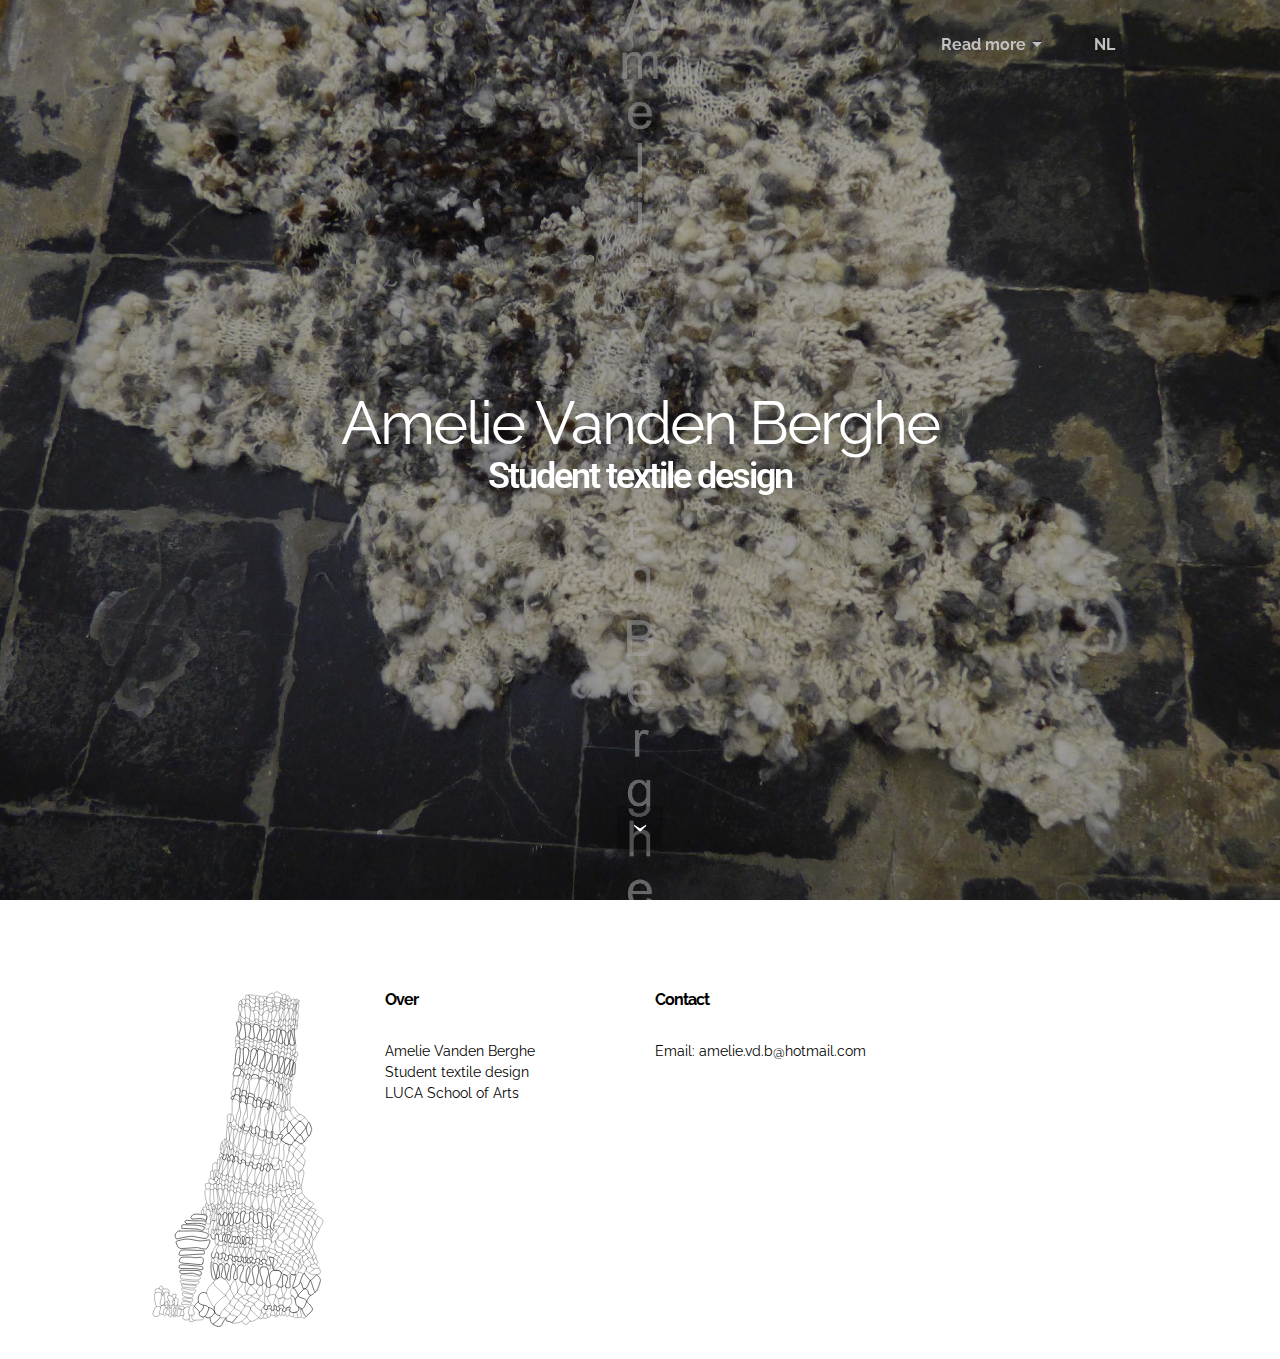
==== index.html @ 2d02027d "create github pages" ====
<!DOCTYPE html>
<html>
<head>
  <!-- Site made with Mobirise Website Builder v3.12.1, https://mobirise.com -->
  <meta charset="UTF-8">
  <meta http-equiv="X-UA-Compatible" content="IE=edge">
  <meta name="generator" content="Mobirise v3.12.1, mobirise.com">
  <meta name="viewport" content="width=device-width, initial-scale=1">
  <link rel="shortcut icon" href="assets/images/nieuwe-zeefdr-kopie-wit.svg" type="image/x-icon">
  <meta name="description" content="">
  
  <link rel="stylesheet" href="https://fonts.googleapis.com/css?family=Lora:400,700,400italic,700italic&amp;subset=latin">
  <link rel="stylesheet" href="https://fonts.googleapis.com/css?family=Montserrat:400,700">
  <link rel="stylesheet" href="https://fonts.googleapis.com/css?family=Raleway:100,100i,200,200i,300,300i,400,400i,500,500i,600,600i,700,700i,800,800i,900,900i">
  <link rel="stylesheet" href="assets/bootstrap-material-design-font/css/material.css">
  <link rel="stylesheet" href="assets/tether/tether.min.css">
  <link rel="stylesheet" href="assets/bootstrap/css/bootstrap.min.css">
  <link rel="stylesheet" href="assets/dropdown/css/style.css">
  <link rel="stylesheet" href="assets/theme/css/style.css">
  <link rel="stylesheet" href="assets/mobirise/css/mbr-additional.css" type="text/css">
  
  
  
</head>
<body>

<!-- Google Analytics -->
<script>
  (function(i,s,o,g,r,a,m){i['GoogleAnalyticsObject']=r;i[r]=i[r]||function(){
  (i[r].q=i[r].q||[]).push(arguments)},i[r].l=1*new Date();a=s.createElement(o),
  m=s.getElementsByTagName(o)[0];a.async=1;a.src=g;m.parentNode.insertBefore(a,m)
  })(window,document,'script','https://www.google-analytics.com/analytics.js','ga');

  ga('create', 'UA-100090544-1', 'auto');
  ga('send', 'pageview');

</script>
<!-- /Google Analytics -->


<section id="menu-0">

    <nav class="navbar navbar-dropdown bg-color transparent">
        <div class="container">

            <div class="mbr-table">
                
                <div class="mbr-table-cell">

                    <button class="navbar-toggler pull-xs-right hidden-md-up" type="button" data-toggle="collapse" data-target="#exCollapsingNavbar">
                        <div class="hamburger-icon"></div>
                    </button>

                    <ul class="nav-dropdown collapse pull-xs-right nav navbar-nav navbar-toggleable-sm" id="exCollapsingNavbar"><li class="nav-item dropdown"><a class="nav-link link dropdown-toggle" href="https://mobirise.com/" aria-expanded="false" target="_blank" data-toggle="dropdown-submenu">Read more</a><div class="dropdown-menu"><a class="dropdown-item" href="index.html">Home</a><a class="dropdown-item" href="Over Amelie.html">Over Amelie<br></a><a class="dropdown-item" href="Beeldarchief.html">Beeldarchief<br></a><a class="dropdown-item" href="Borduurwerk.html">Borduurwerk<br></a><a class="dropdown-item" href="Weefsels.html">Weefsels</a><a class="dropdown-item" href="Breistructuren.html">Breistructuren</a><a class="dropdown-item" href="Schapenwol.html">Schapenwol</a><a class="dropdown-item" href="contact">Contact</a></div></li><li class="nav-item"><a class="nav-link link" href="https://amelievdb.github.io/pub" aria-expanded="false" target="_blank">NL</a></li><li class="nav-item"><a class="nav-link link" href="https://mobirise.com/" aria-expanded="false" style="display: inline !important;"></a></li></ul>
                    <button hidden="" class="navbar-toggler navbar-close" type="button" data-toggle="collapse" data-target="#exCollapsingNavbar">
                        <div class="close-icon"></div>
                    </button>

                </div>
            </div>

        </div>
    </nav>

</section>

<section class="engine"><a rel="external" href="https://mobirise.com">mobirise.com</a></section><section class="mbr-section mbr-section-hero mbr-section-full mbr-parallax-background mbr-section-with-arrow mbr-after-navbar" id="header1-0" style="background-image: url(assets/images/achterkomer-3-2000x1500-83.jpg);">

    <div class="mbr-overlay" style="opacity: 0.3; background-color: rgb(0, 0, 0);"></div>

    <div class="mbr-table-cell">

        <div class="container">
            <div class="row">
                <div class="mbr-section col-md-10 col-md-offset-1 text-xs-center">

                    <h1 class="mbr-section-title display-1"><span style="font-weight: normal;">Amelie Vanden Berghe</span><div>Student textile design</div></h1>
                    <p class="mbr-section-lead lead"></p>
                    
                </div>
            </div>
        </div>
    </div>

    <div class="mbr-arrow mbr-arrow-floating" aria-hidden="true"><a href="#contacts1-0"><i class="mbr-arrow-icon"></i></a></div>

</section>

<section class="mbr-section mbr-section-md-padding mbr-footer footer1" id="contacts1-0" style="background-color: rgb(255, 255, 255); padding-top: 90px; padding-bottom: 30px;">
    
    <div class="container">
        <div class="row">
            <div class="mbr-footer-content col-xs-12 col-md-3">
                <div><img src="assets/images/nieuwe-zeefdr-kopie.svg"></div>
            </div>
            <div class="mbr-footer-content col-xs-12 col-md-3">
                <p><strong>Over</strong><br>Amelie Vanden Berghe<br>Student textile design<br>LUCA School of Arts</p>
            </div>
            <div class="mbr-footer-content col-xs-12 col-md-3">
                <p><strong>Contact</strong><br>
Email: amelie.vd.b@hotmail.com<br><br></p>
            </div>
            <div class="mbr-footer-content col-xs-12 col-md-3">
                <p><br><br></p>
            </div>

        </div>
    </div>
</section>


  <script src="assets/web/assets/jquery/jquery.min.js"></script>
  <script src="assets/tether/tether.min.js"></script>
  <script src="assets/bootstrap/js/bootstrap.min.js"></script>
  <script src="assets/smooth-scroll/smooth-scroll.js"></script>
  <script src="assets/dropdown/js/script.min.js"></script>
  <script src="assets/touch-swipe/jquery.touch-swipe.min.js"></script>
  <script src="assets/jarallax/jarallax.js"></script>
  <script src="assets/theme/js/script.js"></script>
  
  
</body>
</html>
---- assets/bootstrap-material-design-font/css/material.css ----
@font-face {
  font-family: 'Material-Design-Icons';
  src: url('../fonts/Material-Design-Icons.eot?3ocs8m');
  src: url('../fonts/Material-Design-Icons.eot?#iefix3ocs8m') format('embedded-opentype'), url('../fonts/Material-Design-Icons.woff?3ocs8m') format('woff'), url('../fonts/Material-Design-Icons.ttf?3ocs8m') format('truetype'), url('../fonts/Material-Design-Icons.svg?3ocs8m#Material-Design-Icons') format('svg');
  font-weight: normal;
  font-style: normal;
}
[class^="mdi-"],
[class*="mdi-"] {
  speak: none;
  display: inline-block;
  font-style: normal;
  font-variant:normal;
  font-weight:normal;
  /*font-size:24px;*/
  line-height:1;
  font-family:'Material-Design-Icons' !important;
  text-rendering: auto;
  
  -webkit-font-smoothing: antialiased;
  -moz-osx-font-smoothing: grayscale;
  -webkit-transform: translate(0, 0);
      -ms-transform: translate(0, 0);
          transform: translate(0, 0);
}
[class^="mdi-"]:before,
[class*="mdi-"]:before {
  display: inline-block;
  speak: none;
  text-decoration: inherit;
}
[class^="mdi-"].pull-left,
[class*="mdi-"].pull-left {
  margin-right: .3em;
}
[class^="mdi-"].pull-right,
[class*="mdi-"].pull-right {
  margin-left: .3em;
}
[class^="mdi-"].mdi-lg:before,
[class*="mdi-"].mdi-lg:before,
[class^="mdi-"].mdi-lg:after,
[class*="mdi-"].mdi-lg:after {
  font-size: 1.33333333em;
  line-height: 0.75em;
  vertical-align: -15%;
}
[class^="mdi-"].mdi-2x:before,
[class*="mdi-"].mdi-2x:before,
[class^="mdi-"].mdi-2x:after,
[class*="mdi-"].mdi-2x:after {
  font-size: 2em;
}
[class^="mdi-"].mdi-3x:before,
[class*="mdi-"].mdi-3x:before,
[class^="mdi-"].mdi-3x:after,
[class*="mdi-"].mdi-3x:after {
  font-size: 3em;
}
[class^="mdi-"].mdi-4x:before,
[class*="mdi-"].mdi-4x:before,
[class^="mdi-"].mdi-4x:after,
[class*="mdi-"].mdi-4x:after {
  font-size: 4em;
}
[class^="mdi-"].mdi-5x:before,
[class*="mdi-"].mdi-5x:before,
[class^="mdi-"].mdi-5x:after,
[class*="mdi-"].mdi-5x:after {
  font-size: 5em;
}
[class^="mdi-device-signal-cellular-"]:after,
[class^="mdi-device-battery-"]:after,
[class^="mdi-device-battery-charging-"]:after,
[class^="mdi-device-signal-cellular-connected-no-internet-"]:after,
[class^="mdi-device-signal-wifi-"]:after,
[class^="mdi-device-signal-wifi-statusbar-not-connected"]:after,
.mdi-device-network-wifi:after {
  opacity: .3;
  position: absolute;
  left: 0;
  top: 0;
  z-index: 1;
  display: inline-block;
  speak: none;
  text-decoration: inherit;
}
[class^="mdi-device-signal-cellular-"]:after {
  content: "\e758";
}
[class^="mdi-device-battery-"]:after {
  content: "\e735";
}
[class^="mdi-device-battery-charging-"]:after {
  content: "\e733";
}
[class^="mdi-device-signal-cellular-connected-no-internet-"]:after {
  content: "\e75d";
}
[class^="mdi-device-signal-wifi-"]:after,
.mdi-device-network-wifi:after {
  content: "\e765";
}
[class^="mdi-device-signal-wifi-statusbasr-not-connected"]:after {
  content: "\e8f7";
}
.mdi-device-signal-cellular-off:after,
.mdi-device-signal-cellular-null:after,
.mdi-device-signal-cellular-no-sim:after,
.mdi-device-signal-wifi-off:after,
.mdi-device-signal-wifi-4-bar:after,
.mdi-device-signal-cellular-4-bar:after,
.mdi-device-battery-alert:after,
.mdi-device-signal-cellular-connected-no-internet-4-bar:after,
.mdi-device-battery-std:after,
.mdi-device-battery-full .mdi-device-battery-unknown:after {
  content: "";
}
.mdi-fw {
  width: 1.28571429em;
  text-align: center;
}
.mdi-ul {
  padding-left: 0;
  margin-left: 2.14285714em;
  list-style-type: none;
}
.mdi-ul > li {
  position: relative;
}
.mdi-li {
  position: absolute;
  left: -2.14285714em;
  width: 2.14285714em;
  top: 0.14285714em;
  text-align: center;
}
.mdi-li.mdi-lg {
  left: -1.85714286em;
}
.mdi-border {
  padding: .2em .25em .15em;
  border: solid 0.08em #eeeeee;
  border-radius: .1em;
}
.mdi-spin {
  -webkit-animation: mdi-spin 2s infinite linear;
  animation: mdi-spin 2s infinite linear;
  -webkit-transform-origin: 50% 50%;
  -ms-transform-origin: 50% 50%;
      transform-origin: 50% 50%;
}
.mdi-pulse {
  -webkit-animation: mdi-spin 1s steps(8) infinite;
  animation: mdi-spin 1s steps(8) infinite;
  -webkit-transform-origin: 50% 50%;
  -ms-transform-origin: 50% 50%;
      transform-origin: 50% 50%;
}
@-webkit-keyframes mdi-spin {
  0% {
    -webkit-transform: rotate(0deg);
    transform: rotate(0deg);
  }
  100% {
    -webkit-transform: rotate(359deg);
    transform: rotate(359deg);
  }
}
@keyframes mdi-spin {
  0% {
    -webkit-transform: rotate(0deg);
    transform: rotate(0deg);
  }
  100% {
    -webkit-transform: rotate(359deg);
    transform: rotate(359deg);
  }
}
.mdi-rotate-90 {
  filter: progid:DXImageTransform.Microsoft.BasicImage(rotation=1);
  -webkit-transform: rotate(90deg);
  -ms-transform: rotate(90deg);
  transform: rotate(90deg);
}
.mdi-rotate-180 {
  filter: progid:DXImageTransform.Microsoft.BasicImage(rotation=2);
  -webkit-transform: rotate(180deg);
  -ms-transform: rotate(180deg);
  transform: rotate(180deg);
}
.mdi-rotate-270 {
  filter: progid:DXImageTransform.Microsoft.BasicImage(rotation=3);
  -webkit-transform: rotate(270deg);
  -ms-transform: rotate(270deg);
  transform: rotate(270deg);
}
.mdi-flip-horizontal {
  filter: progid:DXImageTransform.Microsoft.BasicImage(rotation=0, mirror=1);
  -webkit-transform: scale(-1, 1);
  -ms-transform: scale(-1, 1);
  transform: scale(-1, 1);
}
.mdi-flip-vertical {
  filter: progid:DXImageTransform.Microsoft.BasicImage(rotation=2, mirror=1);
  -webkit-transform: scale(1, -1);
  -ms-transform: scale(1, -1);
  transform: scale(1, -1);
}
:root .mdi-rotate-90,
:root .mdi-rotate-180,
:root .mdi-rotate-270,
:root .mdi-flip-horizontal,
:root .mdi-flip-vertical {
  -webkit-filter: none;
          filter: none;
}
.mdi-stack {
  position: relative;
  display: inline-block;
  width: 2em;
  height: 2em;
  line-height: 2em;
  vertical-align: middle;
}
.mdi-stack-1x,
.mdi-stack-2x {
  position: absolute;
  left: 0;
  width: 100%;
  text-align: center;
}
.mdi-stack-1x {
  line-height: inherit;
}
.mdi-stack-2x {
  font-size: 2em;
}
.mdi-inverse {
  color: #ffffff;
}
/* Start Icons */
.mdi-action-3d-rotation:before {
  content: "\e600";
}
.mdi-action-accessibility:before {
  content: "\e601";
}
.mdi-action-account-balance-wallet:before {
  content: "\e602";
}
.mdi-action-account-balance:before {
  content: "\e603";
}
.mdi-action-account-box:before {
  content: "\e604";
}
.mdi-action-account-child:before {
  content: "\e605";
}
.mdi-action-account-circle:before {
  content: "\e606";
}
.mdi-action-add-shopping-cart:before {
  content: "\e607";
}
.mdi-action-alarm-add:before {
  content: "\e608";
}
.mdi-action-alarm-off:before {
  content: "\e609";
}
.mdi-action-alarm-on:before {
  content: "\e60a";
}
.mdi-action-alarm:before {
  content: "\e60b";
}
.mdi-action-android:before {
  content: "\e60c";
}
.mdi-action-announcement:before {
  content: "\e60d";
}
.mdi-action-aspect-ratio:before {
  content: "\e60e";
}
.mdi-action-assessment:before {
  content: "\e60f";
}
.mdi-action-assignment-ind:before {
  content: "\e610";
}
.mdi-action-assignment-late:before {
  content: "\e611";
}
.mdi-action-assignment-return:before {
  content: "\e612";
}
.mdi-action-assignment-returned:before {
  content: "\e613";
}
.mdi-action-assignment-turned-in:before {
  content: "\e614";
}
.mdi-action-assignment:before {
  content: "\e615";
}
.mdi-action-autorenew:before {
  content: "\e616";
}
.mdi-action-backup:before {
  content: "\e617";
}
.mdi-action-book:before {
  content: "\e618";
}
.mdi-action-bookmark-outline:before {
  content: "\e619";
}
.mdi-action-bookmark:before {
  content: "\e61a";
}
.mdi-action-bug-report:before {
  content: "\e61b";
}
.mdi-action-cached:before {
  content: "\e61c";
}
.mdi-action-check-circle:before {
  content: "\e61d";
}
.mdi-action-class:before {
  content: "\e61e";
}
.mdi-action-credit-card:before {
  content: "\e61f";
}
.mdi-action-dashboard:before {
  content: "\e620";
}
.mdi-action-delete:before {
  content: "\e621";
}
.mdi-action-description:before {
  content: "\e622";
}
.mdi-action-dns:before {
  content: "\e623";
}
.mdi-action-done-all:before {
  content: "\e624";
}
.mdi-action-done:before {
  content: "\e625";
}
.mdi-action-event:before {
  content: "\e626";
}
.mdi-action-exit-to-app:before {
  content: "\e627";
}
.mdi-action-explore:before {
  content: "\e628";
}
.mdi-action-extension:before {
  content: "\e629";
}
.mdi-action-face-unlock:before {
  content: "\e62a";
}
.mdi-action-favorite-outline:before {
  content: "\e62b";
}
.mdi-action-favorite:before {
  content: "\e62c";
}
.mdi-action-find-in-page:before {
  content: "\e62d";
}
.mdi-action-find-replace:before {
  content: "\e62e";
}
.mdi-action-flip-to-back:before {
  content: "\e62f";
}
.mdi-action-flip-to-front:before {
  content: "\e630";
}
.mdi-action-get-app:before {
  content: "\e631";
}
.mdi-action-grade:before {
  content: "\e632";
}
.mdi-action-group-work:before {
  content: "\e633";
}
.mdi-action-help:before {
  content: "\e634";
}
.mdi-action-highlight-remove:before {
  content: "\e635";
}
.mdi-action-history:before {
  content: "\e636";
}
.mdi-action-home:before {
  content: "\e637";
}
.mdi-action-https:before {
  content: "\e638";
}
.mdi-action-info-outline:before {
  content: "\e639";
}
.mdi-action-info:before {
  content: "\e63a";
}
.mdi-action-input:before {
  content: "\e63b";
}
.mdi-action-invert-colors:before {
  content: "\e63c";
}
.mdi-action-label-outline:before {
  content: "\e63d";
}
.mdi-action-label:before {
  content: "\e63e";
}
.mdi-action-language:before {
  content: "\e63f";
}
.mdi-action-launch:before {
  content: "\e640";
}
.mdi-action-list:before {
  content: "\e641";
}
.mdi-action-lock-open:before {
  content: "\e642";
}
.mdi-action-lock-outline:before {
  content: "\e643";
}
.mdi-action-lock:before {
  content: "\e644";
}
.mdi-action-loyalty:before {
  content: "\e645";
}
.mdi-action-markunread-mailbox:before {
  content: "\e646";
}
.mdi-action-note-add:before {
  content: "\e647";
}
.mdi-action-open-in-browser:before {
  content: "\e648";
}
.mdi-action-open-in-new:before {
  content: "\e649";
}
.mdi-action-open-with:before {
  content: "\e64a";
}
.mdi-action-pageview:before {
  content: "\e64b";
}
.mdi-action-payment:before {
  content: "\e64c";
}
.mdi-action-perm-camera-mic:before {
  content: "\e64d";
}
.mdi-action-perm-contact-cal:before {
  content: "\e64e";
}
.mdi-action-perm-data-setting:before {
  content: "\e64f";
}
.mdi-action-perm-device-info:before {
  content: "\e650";
}
.mdi-action-perm-identity:before {
  content: "\e651";
}
.mdi-action-perm-media:before {
  content: "\e652";
}
.mdi-action-perm-phone-msg:before {
  content: "\e653";
}
.mdi-action-perm-scan-wifi:before {
  content: "\e654";
}
.mdi-action-picture-in-picture:before {
  content: "\e655";
}
.mdi-action-polymer:before {
  content: "\e656";
}
.mdi-action-print:before {
  content: "\e657";
}
.mdi-action-query-builder:before {
  content: "\e658";
}
.mdi-action-question-answer:before {
  content: "\e659";
}
.mdi-action-receipt:before {
  content: "\e65a";
}
.mdi-action-redeem:before {
  content: "\e65b";
}
.mdi-action-reorder:before {
  content: "\e65c";
}
.mdi-action-report-problem:before {
  content: "\e65d";
}
.mdi-action-restore:before {
  content: "\e65e";
}
.mdi-action-room:before {
  content: "\e65f";
}
.mdi-action-schedule:before {
  content: "\e660";
}
.mdi-action-search:before {
  content: "\e661";
}
.mdi-action-settings-applications:before {
  content: "\e662";
}
.mdi-action-settings-backup-restore:before {
  content: "\e663";
}
.mdi-action-settings-bluetooth:before {
  content: "\e664";
}
.mdi-action-settings-cell:before {
  content: "\e665";
}
.mdi-action-settings-display:before {
  content: "\e666";
}
.mdi-action-settings-ethernet:before {
  content: "\e667";
}
.mdi-action-settings-input-antenna:before {
  content: "\e668";
}
.mdi-action-settings-input-component:before {
  content: "\e669";
}
.mdi-action-settings-input-composite:before {
  content: "\e66a";
}
.mdi-action-settings-input-hdmi:before {
  content: "\e66b";
}
.mdi-action-settings-input-svideo:before {
  content: "\e66c";
}
.mdi-action-settings-overscan:before {
  content: "\e66d";
}
.mdi-action-settings-phone:before {
  content: "\e66e";
}
.mdi-action-settings-power:before {
  content: "\e66f";
}
.mdi-action-settings-remote:before {
  content: "\e670";
}
.mdi-action-settings-voice:before {
  content: "\e671";
}
.mdi-action-settings:before {
  content: "\e672";
}
.mdi-action-shop-two:before {
  content: "\e673";
}
.mdi-action-shop:before {
  content: "\e674";
}
.mdi-action-shopping-basket:before {
  content: "\e675";
}
.mdi-action-shopping-cart:before {
  content: "\e676";
}
.mdi-action-speaker-notes:before {
  content: "\e677";
}
.mdi-action-spellcheck:before {
  content: "\e678";
}
.mdi-action-star-rate:before {
  content: "\e679";
}
.mdi-action-stars:before {
  content: "\e67a";
}
.mdi-action-store:before {
  content: "\e67b";
}
.mdi-action-subject:before {
  content: "\e67c";
}
.mdi-action-supervisor-account:before {
  content: "\e67d";
}
.mdi-action-swap-horiz:before {
  content: "\e67e";
}
.mdi-action-swap-vert-circle:before {
  content: "\e67f";
}
.mdi-action-swap-vert:before {
  content: "\e680";
}
.mdi-action-system-update-tv:before {
  content: "\e681";
}
.mdi-action-tab-unselected:before {
  content: "\e682";
}
.mdi-action-tab:before {
  content: "\e683";
}
.mdi-action-theaters:before {
  content: "\e684";
}
.mdi-action-thumb-down:before {
  content: "\e685";
}
.mdi-action-thumb-up:before {
  content: "\e686";
}
.mdi-action-thumbs-up-down:before {
  content: "\e687";
}
.mdi-action-toc:before {
  content: "\e688";
}
.mdi-action-today:before {
  content: "\e689";
}
.mdi-action-track-changes:before {
  content: "\e68a";
}
.mdi-action-translate:before {
  content: "\e68b";
}
.mdi-action-trending-down:before {
  content: "\e68c";
}
.mdi-action-trending-neutral:before {
  content: "\e68d";
}
.mdi-action-trending-up:before {
  content: "\e68e";
}
.mdi-action-turned-in-not:before {
  content: "\e68f";
}
.mdi-action-turned-in:before {
  content: "\e690";
}
.mdi-action-verified-user:before {
  content: "\e691";
}
.mdi-action-view-agenda:before {
  content: "\e692";
}
.mdi-action-view-array:before {
  content: "\e693";
}
.mdi-action-view-carousel:before {
  content: "\e694";
}
.mdi-action-view-column:before {
  content: "\e695";
}
.mdi-action-view-day:before {
  content: "\e696";
}
.mdi-action-view-headline:before {
  content: "\e697";
}
.mdi-action-view-list:before {
  content: "\e698";
}
.mdi-action-view-module:before {
  content: "\e699";
}
.mdi-action-view-quilt:before {
  content: "\e69a";
}
.mdi-action-view-stream:before {
  content: "\e69b";
}
.mdi-action-view-week:before {
  content: "\e69c";
}
.mdi-action-visibility-off:before {
  content: "\e69d";
}
.mdi-action-visibility:before {
  content: "\e69e";
}
.mdi-action-wallet-giftcard:before {
  content: "\e69f";
}
.mdi-action-wallet-membership:before {
  content: "\e6a0";
}
.mdi-action-wallet-travel:before {
  content: "\e6a1";
}
.mdi-action-work:before {
  content: "\e6a2";
}
.mdi-alert-error:before {
  content: "\e6a3";
}
.mdi-alert-warning:before {
  content: "\e6a4";
}
.mdi-av-album:before {
  content: "\e6a5";
}
.mdi-av-closed-caption:before {
  content: "\e6a6";
}
.mdi-av-equalizer:before {
  content: "\e6a7";
}
.mdi-av-explicit:before {
  content: "\e6a8";
}
.mdi-av-fast-forward:before {
  content: "\e6a9";
}
.mdi-av-fast-rewind:before {
  content: "\e6aa";
}
.mdi-av-games:before {
  content: "\e6ab";
}
.mdi-av-hearing:before {
  content: "\e6ac";
}
.mdi-av-high-quality:before {
  content: "\e6ad";
}
.mdi-av-loop:before {
  content: "\e6ae";
}
.mdi-av-mic-none:before {
  content: "\e6af";
}
.mdi-av-mic-off:before {
  content: "\e6b0";
}
.mdi-av-mic:before {
  content: "\e6b1";
}
.mdi-av-movie:before {
  content: "\e6b2";
}
.mdi-av-my-library-add:before {
  content: "\e6b3";
}
.mdi-av-my-library-books:before {
  content: "\e6b4";
}
.mdi-av-my-library-music:before {
  content: "\e6b5";
}
.mdi-av-new-releases:before {
  content: "\e6b6";
}
.mdi-av-not-interested:before {
  content: "\e6b7";
}
.mdi-av-pause-circle-fill:before {
  content: "\e6b8";
}
.mdi-av-pause-circle-outline:before {
  content: "\e6b9";
}
.mdi-av-pause:before {
  content: "\e6ba";
}
.mdi-av-play-arrow:before {
  content: "\e6bb";
}
.mdi-av-play-circle-fill:before {
  content: "\e6bc";
}
.mdi-av-play-circle-outline:before {
  content: "\e6bd";
}
.mdi-av-play-shopping-bag:before {
  content: "\e6be";
}
.mdi-av-playlist-add:before {
  content: "\e6bf";
}
.mdi-av-queue-music:before {
  content: "\e6c0";
}
.mdi-av-queue:before {
  content: "\e6c1";
}
.mdi-av-radio:before {
  content: "\e6c2";
}
.mdi-av-recent-actors:before {
  content: "\e6c3";
}
.mdi-av-repeat-one:before {
  content: "\e6c4";
}
.mdi-av-repeat:before {
  content: "\e6c5";
}
.mdi-av-replay:before {
  content: "\e6c6";
}
.mdi-av-shuffle:before {
  content: "\e6c7";
}
.mdi-av-skip-next:before {
  content: "\e6c8";
}
.mdi-av-skip-previous:before {
  content: "\e6c9";
}
.mdi-av-snooze:before {
  content: "\e6ca";
}
.mdi-av-stop:before {
  content: "\e6cb";
}
.mdi-av-subtitles:before {
  content: "\e6cc";
}
.mdi-av-surround-sound:before {
  content: "\e6cd";
}
.mdi-av-timer:before {
  content: "\e6ce";
}
.mdi-av-video-collection:before {
  content: "\e6cf";
}
.mdi-av-videocam-off:before {
  content: "\e6d0";
}
.mdi-av-videocam:before {
  content: "\e6d1";
}
.mdi-av-volume-down:before {
  content: "\e6d2";
}
.mdi-av-volume-mute:before {
  content: "\e6d3";
}
.mdi-av-volume-off:before {
  content: "\e6d4";
}
.mdi-av-volume-up:before {
  content: "\e6d5";
}
.mdi-av-web:before {
  content: "\e6d6";
}
.mdi-communication-business:before {
  content: "\e6d7";
}
.mdi-communication-call-end:before {
  content: "\e6d8";
}
.mdi-communication-call-made:before {
  content: "\e6d9";
}
.mdi-communication-call-merge:before {
  content: "\e6da";
}
.mdi-communication-call-missed:before {
  content: "\e6db";
}
.mdi-communication-call-received:before {
  content: "\e6dc";
}
.mdi-communication-call-split:before {
  content: "\e6dd";
}
.mdi-communication-call:before {
  content: "\e6de";
}
.mdi-communication-chat:before {
  content: "\e6df";
}
.mdi-communication-clear-all:before {
  content: "\e6e0";
}
.mdi-communication-comment:before {
  content: "\e6e1";
}
.mdi-communication-contacts:before {
  content: "\e6e2";
}
.mdi-communication-dialer-sip:before {
  content: "\e6e3";
}
.mdi-communication-dialpad:before {
  content: "\e6e4";
}
.mdi-communication-dnd-on:before {
  content: "\e6e5";
}
.mdi-communication-email:before {
  content: "\e6e6";
}
.mdi-communication-forum:before {
  content: "\e6e7";
}
.mdi-communication-import-export:before {
  content: "\e6e8";
}
.mdi-communication-invert-colors-off:before {
  content: "\e6e9";
}
.mdi-communication-invert-colors-on:before {
  content: "\e6ea";
}
.mdi-communication-live-help:before {
  content: "\e6eb";
}
.mdi-communication-location-off:before {
  content: "\e6ec";
}
.mdi-communication-location-on:before {
  content: "\e6ed";
}
.mdi-communication-message:before {
  content: "\e6ee";
}
.mdi-communication-messenger:before {
  content: "\e6ef";
}
.mdi-communication-no-sim:before {
  content: "\e6f0";
}
.mdi-communication-phone:before {
  content: "\e6f1";
}
.mdi-communication-portable-wifi-off:before {
  content: "\e6f2";
}
.mdi-communication-quick-contacts-dialer:before {
  content: "\e6f3";
}
.mdi-communication-quick-contacts-mail:before {
  content: "\e6f4";
}
.mdi-communication-ring-volume:before {
  content: "\e6f5";
}
.mdi-communication-stay-current-landscape:before {
  content: "\e6f6";
}
.mdi-communication-stay-current-portrait:before {
  content: "\e6f7";
}
.mdi-communication-stay-primary-landscape:before {
  content: "\e6f8";
}
.mdi-communication-stay-primary-portrait:before {
  content: "\e6f9";
}
.mdi-communication-swap-calls:before {
  content: "\e6fa";
}
.mdi-communication-textsms:before {
  content: "\e6fb";
}
.mdi-communication-voicemail:before {
  content: "\e6fc";
}
.mdi-communication-vpn-key:before {
  content: "\e6fd";
}
.mdi-content-add-box:before {
  content: "\e6fe";
}
.mdi-content-add-circle-outline:before {
  content: "\e6ff";
}
.mdi-content-add-circle:before {
  content: "\e700";
}
.mdi-content-add:before {
  content: "\e701";
}
.mdi-content-archive:before {
  content: "\e702";
}
.mdi-content-backspace:before {
  content: "\e703";
}
.mdi-content-block:before {
  content: "\e704";
}
.mdi-content-clear:before {
  content: "\e705";
}
.mdi-content-content-copy:before {
  content: "\e706";
}
.mdi-content-content-cut:before {
  content: "\e707";
}
.mdi-content-content-paste:before {
  content: "\e708";
}
.mdi-content-create:before {
  content: "\e709";
}
.mdi-content-drafts:before {
  content: "\e70a";
}
.mdi-content-filter-list:before {
  content: "\e70b";
}
.mdi-content-flag:before {
  content: "\e70c";
}
.mdi-content-forward:before {
  content: "\e70d";
}
.mdi-content-gesture:before {
  content: "\e70e";
}
.mdi-content-inbox:before {
  content: "\e70f";
}
.mdi-content-link:before {
  content: "\e710";
}
.mdi-content-mail:before {
  content: "\e711";
}
.mdi-content-markunread:before {
  content: "\e712";
}
.mdi-content-redo:before {
  content: "\e713";
}
.mdi-content-remove-circle-outline:before {
  content: "\e714";
}
.mdi-content-remove-circle:before {
  content: "\e715";
}
.mdi-content-remove:before {
  content: "\e716";
}
.mdi-content-reply-all:before {
  content: "\e717";
}
.mdi-content-reply:before {
  content: "\e718";
}
.mdi-content-report:before {
  content: "\e719";
}
.mdi-content-save:before {
  content: "\e71a";
}
.mdi-content-select-all:before {
  content: "\e71b";
}
.mdi-content-send:before {
  content: "\e71c";
}
.mdi-content-sort:before {
  content: "\e71d";
}
.mdi-content-text-format:before {
  content: "\e71e";
}
.mdi-content-undo:before {
  content: "\e71f";
}
.mdi-editor-attach-file:before {
  content: "\e776";
}
.mdi-editor-attach-money:before {
  content: "\e777";
}
.mdi-editor-border-all:before {
  content: "\e778";
}
.mdi-editor-border-bottom:before {
  content: "\e779";
}
.mdi-editor-border-clear:before {
  content: "\e77a";
}
.mdi-editor-border-color:before {
  content: "\e77b";
}
.mdi-editor-border-horizontal:before {
  content: "\e77c";
}
.mdi-editor-border-inner:before {
  content: "\e77d";
}
.mdi-editor-border-left:before {
  content: "\e77e";
}
.mdi-editor-border-outer:before {
  content: "\e77f";
}
.mdi-editor-border-right:before {
  content: "\e780";
}
.mdi-editor-border-style:before {
  content: "\e781";
}
.mdi-editor-border-top:before {
  content: "\e782";
}
.mdi-editor-border-vertical:before {
  content: "\e783";
}
.mdi-editor-format-align-center:before {
  content: "\e784";
}
.mdi-editor-format-align-justify:before {
  content: "\e785";
}
.mdi-editor-format-align-left:before {
  content: "\e786";
}
.mdi-editor-format-align-right:before {
  content: "\e787";
}
.mdi-editor-format-bold:before {
  content: "\e788";
}
.mdi-editor-format-clear:before {
  content: "\e789";
}
.mdi-editor-format-color-fill:before {
  content: "\e78a";
}
.mdi-editor-format-color-reset:before {
  content: "\e78b";
}
.mdi-editor-format-color-text:before {
  content: "\e78c";
}
.mdi-editor-format-indent-decrease:before {
  content: "\e78d";
}
.mdi-editor-format-indent-increase:before {
  content: "\e78e";
}
.mdi-editor-format-italic:before {
  content: "\e78f";
}
.mdi-editor-format-line-spacing:before {
  content: "\e790";
}
.mdi-editor-format-list-bulleted:before {
  content: "\e791";
}
.mdi-editor-format-list-numbered:before {
  content: "\e792";
}
.mdi-editor-format-paint:before {
  content: "\e793";
}
.mdi-editor-format-quote:before {
  content: "\e794";
}
.mdi-editor-format-size:before {
  content: "\e795";
}
.mdi-editor-format-strikethrough:before {
  content: "\e796";
}
.mdi-editor-format-textdirection-l-to-r:before {
  content: "\e797";
}
.mdi-editor-format-textdirection-r-to-l:before {
  content: "\e798";
}
.mdi-editor-format-underline:before {
  content: "\e799";
}
.mdi-editor-functions:before {
  content: "\e79a";
}
.mdi-editor-insert-chart:before {
  content: "\e79b";
}
.mdi-editor-insert-comment:before {
  content: "\e79c";
}
.mdi-editor-insert-drive-file:before {
  content: "\e79d";
}
.mdi-editor-insert-emoticon:before {
  content: "\e79e";
}
.mdi-editor-insert-invitation:before {
  content: "\e79f";
}
.mdi-editor-insert-link:before {
  content: "\e7a0";
}
.mdi-editor-insert-photo:before {
  content: "\e7a1";
}
.mdi-editor-merge-type:before {
  content: "\e7a2";
}
.mdi-editor-mode-comment:before {
  content: "\e7a3";
}
.mdi-editor-mode-edit:before {
  content: "\e7a4";
}
.mdi-editor-publish:before {
  content: "\e7a5";
}
.mdi-editor-vertical-align-bottom:before {
  content: "\e7a6";
}
.mdi-editor-vertical-align-center:before {
  content: "\e7a7";
}
.mdi-editor-vertical-align-top:before {
  content: "\e7a8";
}
.mdi-editor-wrap-text:before {
  content: "\e7a9";
}
.mdi-file-attachment:before {
  content: "\e7aa";
}
.mdi-file-cloud-circle:before {
  content: "\e7ab";
}
.mdi-file-cloud-done:before {
  content: "\e7ac";
}
.mdi-file-cloud-download:before {
  content: "\e7ad";
}
.mdi-file-cloud-off:before {
  content: "\e7ae";
}
.mdi-file-cloud-queue:before {
  content: "\e7af";
}
.mdi-file-cloud-upload:before {
  content: "\e7b0";
}
.mdi-file-cloud:before {
  content: "\e7b1";
}
.mdi-file-file-download:before {
  content: "\e7b2";
}
.mdi-file-file-upload:before {
  content: "\e7b3";
}
.mdi-file-folder-open:before {
  content: "\e7b4";
}
.mdi-file-folder-shared:before {
  content: "\e7b5";
}
.mdi-file-folder:before {
  content: "\e7b6";
}
.mdi-device-access-alarm:before {
  content: "\e720";
}
.mdi-device-access-alarms:before {
  content: "\e721";
}
.mdi-device-access-time:before {
  content: "\e722";
}
.mdi-device-add-alarm:before {
  content: "\e723";
}
.mdi-device-airplanemode-off:before {
  content: "\e724";
}
.mdi-device-airplanemode-on:before {
  content: "\e725";
}
.mdi-device-battery-20:before {
  content: "\e726";
}
.mdi-device-battery-30:before {
  content: "\e727";
}
.mdi-device-battery-50:before {
  content: "\e728";
}
.mdi-device-battery-60:before {
  content: "\e729";
}
.mdi-device-battery-80:before {
  content: "\e72a";
}
.mdi-device-battery-90:before {
  content: "\e72b";
}
.mdi-device-battery-alert:before {
  content: "\e72c";
}
.mdi-device-battery-charging-20:before {
  content: "\e72d";
}
.mdi-device-battery-charging-30:before {
  content: "\e72e";
}
.mdi-device-battery-charging-50:before {
  content: "\e72f";
}
.mdi-device-battery-charging-60:before {
  content: "\e730";
}
.mdi-device-battery-charging-80:before {
  content: "\e731";
}
.mdi-device-battery-charging-90:before {
  content: "\e732";
}
.mdi-device-battery-charging-full:before {
  content: "\e733";
}
.mdi-device-battery-full:before {
  content: "\e734";
}
.mdi-device-battery-std:before {
  content: "\e735";
}
.mdi-device-battery-unknown:before {
  content: "\e736";
}
.mdi-device-bluetooth-connected:before {
  content: "\e737";
}
.mdi-device-bluetooth-disabled:before {
  content: "\e738";
}
.mdi-device-bluetooth-searching:before {
  content: "\e739";
}
.mdi-device-bluetooth:before {
  content: "\e73a";
}
.mdi-device-brightness-auto:before {
  content: "\e73b";
}
.mdi-device-brightness-high:before {
  content: "\e73c";
}
.mdi-device-brightness-low:before {
  content: "\e73d";
}
.mdi-device-brightness-medium:before {
  content: "\e73e";
}
.mdi-device-data-usage:before {
  content: "\e73f";
}
.mdi-device-developer-mode:before {
  content: "\e740";
}
.mdi-device-devices:before {
  content: "\e741";
}
.mdi-device-dvr:before {
  content: "\e742";
}
.mdi-device-gps-fixed:before {
  content: "\e743";
}
.mdi-device-gps-not-fixed:before {
  content: "\e744";
}
.mdi-device-gps-off:before {
  content: "\e745";
}
.mdi-device-location-disabled:before {
  content: "\e746";
}
.mdi-device-location-searching:before {
  content: "\e747";
}
.mdi-device-multitrack-audio:before {
  content: "\e748";
}
.mdi-device-network-cell:before {
  content: "\e749";
}
.mdi-device-network-wifi:before {
  content: "\e74a";
}
.mdi-device-nfc:before {
  content: "\e74b";
}
.mdi-device-now-wallpaper:before {
  content: "\e74c";
}
.mdi-device-now-widgets:before {
  content: "\e74d";
}
.mdi-device-screen-lock-landscape:before {
  content: "\e74e";
}
.mdi-device-screen-lock-portrait:before {
  content: "\e74f";
}
.mdi-device-screen-lock-rotation:before {
  content: "\e750";
}
.mdi-device-screen-rotation:before {
  content: "\e751";
}
.mdi-device-sd-storage:before {
  content: "\e752";
}
.mdi-device-settings-system-daydream:before {
  content: "\e753";
}
.mdi-device-signal-cellular-0-bar:before {
  content: "\e754";
}
.mdi-device-signal-cellular-1-bar:before {
  content: "\e755";
}
.mdi-device-signal-cellular-2-bar:before {
  content: "\e756";
}
.mdi-device-signal-cellular-3-bar:before {
  content: "\e757";
}
.mdi-device-signal-cellular-4-bar:before {
  content: "\e758";
}
.mdi-signal-wifi-statusbar-connected-no-internet-after:before {
  content: "\e8f6";
}
.mdi-device-signal-cellular-connected-no-internet-0-bar:before {
  content: "\e759";
}
.mdi-device-signal-cellular-connected-no-internet-1-bar:before {
  content: "\e75a";
}
.mdi-device-signal-cellular-connected-no-internet-2-bar:before {
  content: "\e75b";
}
.mdi-device-signal-cellular-connected-no-internet-3-bar:before {
  content: "\e75c";
}
.mdi-device-signal-cellular-connected-no-internet-4-bar:before {
  content: "\e75d";
}
.mdi-device-signal-cellular-no-sim:before {
  content: "\e75e";
}
.mdi-device-signal-cellular-null:before {
  content: "\e75f";
}
.mdi-device-signal-cellular-off:before {
  content: "\e760";
}
.mdi-device-signal-wifi-0-bar:before {
  content: "\e761";
}
.mdi-device-signal-wifi-1-bar:before {
  content: "\e762";
}
.mdi-device-signal-wifi-2-bar:before {
  content: "\e763";
}
.mdi-device-signal-wifi-3-bar:before {
  content: "\e764";
}
.mdi-device-signal-wifi-4-bar:before {
  content: "\e765";
}
.mdi-device-signal-wifi-off:before {
  content: "\e766";
}
.mdi-device-signal-wifi-statusbar-1-bar:before {
  content: "\e767";
}
.mdi-device-signal-wifi-statusbar-2-bar:before {
  content: "\e768";
}
.mdi-device-signal-wifi-statusbar-3-bar:before {
  content: "\e769";
}
.mdi-device-signal-wifi-statusbar-4-bar:before {
  content: "\e76a";
}
.mdi-device-signal-wifi-statusbar-connected-no-internet-:before {
  content: "\e76b";
}
.mdi-device-signal-wifi-statusbar-connected-no-internet:before {
  content: "\e76f";
}
.mdi-device-signal-wifi-statusbar-connected-no-internet-2:before {
  content: "\e76c";
}
.mdi-device-signal-wifi-statusbar-connected-no-internet-3:before {
  content: "\e76d";
}
.mdi-device-signal-wifi-statusbar-connected-no-internet-4:before {
  content: "\e76e";
}
.mdi-signal-wifi-statusbar-not-connected-after:before {
  content: "\e8f7";
}
.mdi-device-signal-wifi-statusbar-not-connected:before {
  content: "\e770";
}
.mdi-device-signal-wifi-statusbar-null:before {
  content: "\e771";
}
.mdi-device-storage:before {
  content: "\e772";
}
.mdi-device-usb:before {
  content: "\e773";
}
.mdi-device-wifi-lock:before {
  content: "\e774";
}
.mdi-device-wifi-tethering:before {
  content: "\e775";
}
.mdi-hardware-cast-connected:before {
  content: "\e7b7";
}
.mdi-hardware-cast:before {
  content: "\e7b8";
}
.mdi-hardware-computer:before {
  content: "\e7b9";
}
.mdi-hardware-desktop-mac:before {
  content: "\e7ba";
}
.mdi-hardware-desktop-windows:before {
  content: "\e7bb";
}
.mdi-hardware-dock:before {
  content: "\e7bc";
}
.mdi-hardware-gamepad:before {
  content: "\e7bd";
}
.mdi-hardware-headset-mic:before {
  content: "\e7be";
}
.mdi-hardware-headset:before {
  content: "\e7bf";
}
.mdi-hardware-keyboard-alt:before {
  content: "\e7c0";
}
.mdi-hardware-keyboard-arrow-down:before {
  content: "\e7c1";
}
.mdi-hardware-keyboard-arrow-left:before {
  content: "\e7c2";
}
.mdi-hardware-keyboard-arrow-right:before {
  content: "\e7c3";
}
.mdi-hardware-keyboard-arrow-up:before {
  content: "\e7c4";
}
.mdi-hardware-keyboard-backspace:before {
  content: "\e7c5";
}
.mdi-hardware-keyboard-capslock:before {
  content: "\e7c6";
}
.mdi-hardware-keyboard-control:before {
  content: "\e7c7";
}
.mdi-hardware-keyboard-hide:before {
  content: "\e7c8";
}
.mdi-hardware-keyboard-return:before {
  content: "\e7c9";
}
.mdi-hardware-keyboard-tab:before {
  content: "\e7ca";
}
.mdi-hardware-keyboard-voice:before {
  content: "\e7cb";
}
.mdi-hardware-keyboard:before {
  content: "\e7cc";
}
.mdi-hardware-laptop-chromebook:before {
  content: "\e7cd";
}
.mdi-hardware-laptop-mac:before {
  content: "\e7ce";
}
.mdi-hardware-laptop-windows:before {
  content: "\e7cf";
}
.mdi-hardware-laptop:before {
  content: "\e7d0";
}
.mdi-hardware-memory:before {
  content: "\e7d1";
}
.mdi-hardware-mouse:before {
  content: "\e7d2";
}
.mdi-hardware-phone-android:before {
  content: "\e7d3";
}
.mdi-hardware-phone-iphone:before {
  content: "\e7d4";
}
.mdi-hardware-phonelink-off:before {
  content: "\e7d5";
}
.mdi-hardware-phonelink:before {
  content: "\e7d6";
}
.mdi-hardware-security:before {
  content: "\e7d7";
}
.mdi-hardware-sim-card:before {
  content: "\e7d8";
}
.mdi-hardware-smartphone:before {
  content: "\e7d9";
}
.mdi-hardware-speaker:before {
  content: "\e7da";
}
.mdi-hardware-tablet-android:before {
  content: "\e7db";
}
.mdi-hardware-tablet-mac:before {
  content: "\e7dc";
}
.mdi-hardware-tablet:before {
  content: "\e7dd";
}
.mdi-hardware-tv:before {
  content: "\e7de";
}
.mdi-hardware-watch:before {
  content: "\e7df";
}
.mdi-image-add-to-photos:before {
  content: "\e7e0";
}
.mdi-image-adjust:before {
  content: "\e7e1";
}
.mdi-image-assistant-photo:before {
  content: "\e7e2";
}
.mdi-image-audiotrack:before {
  content: "\e7e3";
}
.mdi-image-blur-circular:before {
  content: "\e7e4";
}
.mdi-image-blur-linear:before {
  content: "\e7e5";
}
.mdi-image-blur-off:before {
  content: "\e7e6";
}
.mdi-image-blur-on:before {
  content: "\e7e7";
}
.mdi-image-brightness-1:before {
  content: "\e7e8";
}
.mdi-image-brightness-2:before {
  content: "\e7e9";
}
.mdi-image-brightness-3:before {
  content: "\e7ea";
}
.mdi-image-brightness-4:before {
  content: "\e7eb";
}
.mdi-image-brightness-5:before {
  content: "\e7ec";
}
.mdi-image-brightness-6:before {
  content: "\e7ed";
}
.mdi-image-brightness-7:before {
  content: "\e7ee";
}
.mdi-image-brush:before {
  content: "\e7ef";
}
.mdi-image-camera-alt:before {
  content: "\e7f0";
}
.mdi-image-camera-front:before {
  content: "\e7f1";
}
.mdi-image-camera-rear:before {
  content: "\e7f2";
}
.mdi-image-camera-roll:before {
  content: "\e7f3";
}
.mdi-image-camera:before {
  content: "\e7f4";
}
.mdi-image-center-focus-strong:before {
  content: "\e7f5";
}
.mdi-image-center-focus-weak:before {
  content: "\e7f6";
}
.mdi-image-collections:before {
  content: "\e7f7";
}
.mdi-image-color-lens:before {
  content: "\e7f8";
}
.mdi-image-colorize:before {
  content: "\e7f9";
}
.mdi-image-compare:before {
  content: "\e7fa";
}
.mdi-image-control-point-duplicate:before {
  content: "\e7fb";
}
.mdi-image-control-point:before {
  content: "\e7fc";
}
.mdi-image-crop-3-2:before {
  content: "\e7fd";
}
.mdi-image-crop-5-4:before {
  content: "\e7fe";
}
.mdi-image-crop-7-5:before {
  content: "\e7ff";
}
.mdi-image-crop-16-9:before {
  content: "\e800";
}
.mdi-image-crop-din:before {
  content: "\e801";
}
.mdi-image-crop-free:before {
  content: "\e802";
}
.mdi-image-crop-landscape:before {
  content: "\e803";
}
.mdi-image-crop-original:before {
  content: "\e804";
}
.mdi-image-crop-portrait:before {
  content: "\e805";
}
.mdi-image-crop-square:before {
  content: "\e806";
}
.mdi-image-crop:before {
  content: "\e807";
}
.mdi-image-dehaze:before {
  content: "\e808";
}
.mdi-image-details:before {
  content: "\e809";
}
.mdi-image-edit:before {
  content: "\e80a";
}
.mdi-image-exposure-minus-1:before {
  content: "\e80b";
}
.mdi-image-exposure-minus-2:before {
  content: "\e80c";
}
.mdi-image-exposure-plus-1:before {
  content: "\e80d";
}
.mdi-image-exposure-plus-2:before {
  content: "\e80e";
}
.mdi-image-exposure-zero:before {
  content: "\e80f";
}
.mdi-image-exposure:before {
  content: "\e810";
}
.mdi-image-filter-1:before {
  content: "\e811";
}
.mdi-image-filter-2:before {
  content: "\e812";
}
.mdi-image-filter-3:before {
  content: "\e813";
}
.mdi-image-filter-4:before {
  content: "\e814";
}
.mdi-image-filter-5:before {
  content: "\e815";
}
.mdi-image-filter-6:before {
  content: "\e816";
}
.mdi-image-filter-7:before {
  content: "\e817";
}
.mdi-image-filter-8:before {
  content: "\e818";
}
.mdi-image-filter-9-plus:before {
  content: "\e819";
}
.mdi-image-filter-9:before {
  content: "\e81a";
}
.mdi-image-filter-b-and-w:before {
  content: "\e81b";
}
.mdi-image-filter-center-focus:before {
  content: "\e81c";
}
.mdi-image-filter-drama:before {
  content: "\e81d";
}
.mdi-image-filter-frames:before {
  content: "\e81e";
}
.mdi-image-filter-hdr:before {
  content: "\e81f";
}
.mdi-image-filter-none:before {
  content: "\e820";
}
.mdi-image-filter-tilt-shift:before {
  content: "\e821";
}
.mdi-image-filter-vintage:before {
  content: "\e822";
}
.mdi-image-filter:before {
  content: "\e823";
}
.mdi-image-flare:before {
  content: "\e824";
}
.mdi-image-flash-auto:before {
  content: "\e825";
}
.mdi-image-flash-off:before {
  content: "\e826";
}
.mdi-image-flash-on:before {
  content: "\e827";
}
.mdi-image-flip:before {
  content: "\e828";
}
.mdi-image-gradient:before {
  content: "\e829";
}
.mdi-image-grain:before {
  content: "\e82a";
}
.mdi-image-grid-off:before {
  content: "\e82b";
}
.mdi-image-grid-on:before {
  content: "\e82c";
}
.mdi-image-hdr-off:before {
  content: "\e82d";
}
.mdi-image-hdr-on:before {
  content: "\e82e";
}
.mdi-image-hdr-strong:before {
  content: "\e82f";
}
.mdi-image-hdr-weak:before {
  content: "\e830";
}
.mdi-image-healing:before {
  content: "\e831";
}
.mdi-image-image-aspect-ratio:before {
  content: "\e832";
}
.mdi-image-image:before {
  content: "\e833";
}
.mdi-image-iso:before {
  content: "\e834";
}
.mdi-image-landscape:before {
  content: "\e835";
}
.mdi-image-leak-add:before {
  content: "\e836";
}
.mdi-image-leak-remove:before {
  content: "\e837";
}
.mdi-image-lens:before {
  content: "\e838";
}
.mdi-image-looks-3:before {
  content: "\e839";
}
.mdi-image-looks-4:before {
  content: "\e83a";
}
.mdi-image-looks-5:before {
  content: "\e83b";
}
.mdi-image-looks-6:before {
  content: "\e83c";
}
.mdi-image-looks-one:before {
  content: "\e83d";
}
.mdi-image-looks-two:before {
  content: "\e83e";
}
.mdi-image-looks:before {
  content: "\e83f";
}
.mdi-image-loupe:before {
  content: "\e840";
}
.mdi-image-movie-creation:before {
  content: "\e841";
}
.mdi-image-nature-people:before {
  content: "\e842";
}
.mdi-image-nature:before {
  content: "\e843";
}
.mdi-image-navigate-before:before {
  content: "\e844";
}
.mdi-image-navigate-next:before {
  content: "\e845";
}
.mdi-image-palette:before {
  content: "\e846";
}
.mdi-image-panorama-fisheye:before {
  content: "\e847";
}
.mdi-image-panorama-horizontal:before {
  content: "\e848";
}
.mdi-image-panorama-vertical:before {
  content: "\e849";
}
.mdi-image-panorama-wide-angle:before {
  content: "\e84a";
}
.mdi-image-panorama:before {
  content: "\e84b";
}
.mdi-image-photo-album:before {
  content: "\e84c";
}
.mdi-image-photo-camera:before {
  content: "\e84d";
}
.mdi-image-photo-library:before {
  content: "\e84e";
}
.mdi-image-photo:before {
  content: "\e84f";
}
.mdi-image-portrait:before {
  content: "\e850";
}
.mdi-image-remove-red-eye:before {
  content: "\e851";
}
.mdi-image-rotate-left:before {
  content: "\e852";
}
.mdi-image-rotate-right:before {
  content: "\e853";
}
.mdi-image-slideshow:before {
  content: "\e854";
}
.mdi-image-straighten:before {
  content: "\e855";
}
.mdi-image-style:before {
  content: "\e856";
}
.mdi-image-switch-camera:before {
  content: "\e857";
}
.mdi-image-switch-video:before {
  content: "\e858";
}
.mdi-image-tag-faces:before {
  content: "\e859";
}
.mdi-image-texture:before {
  content: "\e85a";
}
.mdi-image-timelapse:before {
  content: "\e85b";
}
.mdi-image-timer-3:before {
  content: "\e85c";
}
.mdi-image-timer-10:before {
  content: "\e85d";
}
.mdi-image-timer-auto:before {
  content: "\e85e";
}
.mdi-image-timer-off:before {
  content: "\e85f";
}
.mdi-image-timer:before {
  content: "\e860";
}
.mdi-image-tonality:before {
  content: "\e861";
}
.mdi-image-transform:before {
  content: "\e862";
}
.mdi-image-tune:before {
  content: "\e863";
}
.mdi-image-wb-auto:before {
  content: "\e864";
}
.mdi-image-wb-cloudy:before {
  content: "\e865";
}
.mdi-image-wb-incandescent:before {
  content: "\e866";
}
.mdi-image-wb-irradescent:before {
  content: "\e867";
}
.mdi-image-wb-sunny:before {
  content: "\e868";
}
.mdi-maps-beenhere:before {
  content: "\e869";
}
.mdi-maps-directions-bike:before {
  content: "\e86a";
}
.mdi-maps-directions-bus:before {
  content: "\e86b";
}
.mdi-maps-directions-car:before {
  content: "\e86c";
}
.mdi-maps-directions-ferry:before {
  content: "\e86d";
}
.mdi-maps-directions-subway:before {
  content: "\e86e";
}
.mdi-maps-directions-train:before {
  content: "\e86f";
}
.mdi-maps-directions-transit:before {
  content: "\e870";
}
.mdi-maps-directions-walk:before {
  content: "\e871";
}
.mdi-maps-directions:before {
  content: "\e872";
}
.mdi-maps-flight:before {
  content: "\e873";
}
.mdi-maps-hotel:before {
  content: "\e874";
}
.mdi-maps-layers-clear:before {
  content: "\e875";
}
.mdi-maps-layers:before {
  content: "\e876";
}
.mdi-maps-local-airport:before {
  content: "\e877";
}
.mdi-maps-local-atm:before {
  content: "\e878";
}
.mdi-maps-local-attraction:before {
  content: "\e879";
}
.mdi-maps-local-bar:before {
  content: "\e87a";
}
.mdi-maps-local-cafe:before {
  content: "\e87b";
}
.mdi-maps-local-car-wash:before {
  content: "\e87c";
}
.mdi-maps-local-convenience-store:before {
  content: "\e87d";
}
.mdi-maps-local-drink:before {
  content: "\e87e";
}
.mdi-maps-local-florist:before {
  content: "\e87f";
}
.mdi-maps-local-gas-station:before {
  content: "\e880";
}
.mdi-maps-local-grocery-store:before {
  content: "\e881";
}
.mdi-maps-local-hospital:before {
  content: "\e882";
}
.mdi-maps-local-hotel:before {
  content: "\e883";
}
.mdi-maps-local-laundry-service:before {
  content: "\e884";
}
.mdi-maps-local-library:before {
  content: "\e885";
}
.mdi-maps-local-mall:before {
  content: "\e886";
}
.mdi-maps-local-movies:before {
  content: "\e887";
}
.mdi-maps-local-offer:before {
  content: "\e888";
}
.mdi-maps-local-parking:before {
  content: "\e889";
}
.mdi-maps-local-pharmacy:before {
  content: "\e88a";
}
.mdi-maps-local-phone:before {
  content: "\e88b";
}
.mdi-maps-local-pizza:before {
  content: "\e88c";
}
.mdi-maps-local-play:before {
  content: "\e88d";
}
.mdi-maps-local-post-office:before {
  content: "\e88e";
}
.mdi-maps-local-print-shop:before {
  content: "\e88f";
}
.mdi-maps-local-restaurant:before {
  content: "\e890";
}
.mdi-maps-local-see:before {
  content: "\e891";
}
.mdi-maps-local-shipping:before {
  content: "\e892";
}
.mdi-maps-local-taxi:before {
  content: "\e893";
}
.mdi-maps-location-history:before {
  content: "\e894";
}
.mdi-maps-map:before {
  content: "\e895";
}
.mdi-maps-my-location:before {
  content: "\e896";
}
.mdi-maps-navigation:before {
  content: "\e897";
}
.mdi-maps-pin-drop:before {
  content: "\e898";
}
.mdi-maps-place:before {
  content: "\e899";
}
.mdi-maps-rate-review:before {
  content: "\e89a";
}
.mdi-maps-restaurant-menu:before {
  content: "\e89b";
}
.mdi-maps-satellite:before {
  content: "\e89c";
}
.mdi-maps-store-mall-directory:before {
  content: "\e89d";
}
.mdi-maps-terrain:before {
  content: "\e89e";
}
.mdi-maps-traffic:before {
  content: "\e89f";
}
.mdi-navigation-apps:before {
  content: "\e8a0";
}
.mdi-navigation-arrow-back:before {
  content: "\e8a1";
}
.mdi-navigation-arrow-drop-down-circle:before {
  content: "\e8a2";
}
.mdi-navigation-arrow-drop-down:before {
  content: "\e8a3";
}
.mdi-navigation-arrow-drop-up:before {
  content: "\e8a4";
}
.mdi-navigation-arrow-forward:before {
  content: "\e8a5";
}
.mdi-navigation-cancel:before {
  content: "\e8a6";
}
.mdi-navigation-check:before {
  content: "\e8a7";
}
.mdi-navigation-chevron-left:before {
  content: "\e8a8";
}
.mdi-navigation-chevron-right:before {
  content: "\e8a9";
}
.mdi-navigation-close:before {
  content: "\e8aa";
}
.mdi-navigation-expand-less:before {
  content: "\e8ab";
}
.mdi-navigation-expand-more:before {
  content: "\e8ac";
}
.mdi-navigation-fullscreen-exit:before {
  content: "\e8ad";
}
.mdi-navigation-fullscreen:before {
  content: "\e8ae";
}
.mdi-navigation-menu:before {
  content: "\e8af";
}
.mdi-navigation-more-horiz:before {
  content: "\e8b0";
}
.mdi-navigation-more-vert:before {
  content: "\e8b1";
}
.mdi-navigation-refresh:before {
  content: "\e8b2";
}
.mdi-navigation-unfold-less:before {
  content: "\e8b3";
}
.mdi-navigation-unfold-more:before {
  content: "\e8b4";
}
.mdi-notification-adb:before {
  content: "\e8b5";
}
.mdi-notification-bluetooth-audio:before {
  content: "\e8b6";
}
.mdi-notification-disc-full:before {
  content: "\e8b7";
}
.mdi-notification-dnd-forwardslash:before {
  content: "\e8b8";
}
.mdi-notification-do-not-disturb:before {
  content: "\e8b9";
}
.mdi-notification-drive-eta:before {
  content: "\e8ba";
}
.mdi-notification-event-available:before {
  content: "\e8bb";
}
.mdi-notification-event-busy:before {
  content: "\e8bc";
}
.mdi-notification-event-note:before {
  content: "\e8bd";
}
.mdi-notification-folder-special:before {
  content: "\e8be";
}
.mdi-notification-mms:before {
  content: "\e8bf";
}
.mdi-notification-more:before {
  content: "\e8c0";
}
.mdi-notification-network-locked:before {
  content: "\e8c1";
}
.mdi-notification-phone-bluetooth-speaker:before {
  content: "\e8c2";
}
.mdi-notification-phone-forwarded:before {
  content: "\e8c3";
}
.mdi-notification-phone-in-talk:before {
  content: "\e8c4";
}
.mdi-notification-phone-locked:before {
  content: "\e8c5";
}
.mdi-notification-phone-missed:before {
  content: "\e8c6";
}
.mdi-notification-phone-paused:before {
  content: "\e8c7";
}
.mdi-notification-play-download:before {
  content: "\e8c8";
}
.mdi-notification-play-install:before {
  content: "\e8c9";
}
.mdi-notification-sd-card:before {
  content: "\e8ca";
}
.mdi-notification-sim-card-alert:before {
  content: "\e8cb";
}
.mdi-notification-sms-failed:before {
  content: "\e8cc";
}
.mdi-notification-sms:before {
  content: "\e8cd";
}
.mdi-notification-sync-disabled:before {
  content: "\e8ce";
}
.mdi-notification-sync-problem:before {
  content: "\e8cf";
}
.mdi-notification-sync:before {
  content: "\e8d0";
}
.mdi-notification-system-update:before {
  content: "\e8d1";
}
.mdi-notification-tap-and-play:before {
  content: "\e8d2";
}
.mdi-notification-time-to-leave:before {
  content: "\e8d3";
}
.mdi-notification-vibration:before {
  content: "\e8d4";
}
.mdi-notification-voice-chat:before {
  content: "\e8d5";
}
.mdi-notification-vpn-lock:before {
  content: "\e8d6";
}
.mdi-social-cake:before {
  content: "\e8d7";
}
.mdi-social-domain:before {
  content: "\e8d8";
}
.mdi-social-group-add:before {
  content: "\e8d9";
}
.mdi-social-group:before {
  content: "\e8da";
}
.mdi-social-location-city:before {
  content: "\e8db";
}
.mdi-social-mood:before {
  content: "\e8dc";
}
.mdi-social-notifications-none:before {
  content: "\e8dd";
}
.mdi-social-notifications-off:before {
  content: "\e8de";
}
.mdi-social-notifications-on:before {
  content: "\e8df";
}
.mdi-social-notifications-paused:before {
  content: "\e8e0";
}
.mdi-social-notifications:before {
  content: "\e8e1";
}
.mdi-social-pages:before {
  content: "\e8e2";
}
.mdi-social-party-mode:before {
  content: "\e8e3";
}
.mdi-social-people-outline:before {
  content: "\e8e4";
}
.mdi-social-people:before {
  content: "\e8e5";
}
.mdi-social-person-add:before {
  content: "\e8e6";
}
.mdi-social-person-outline:before {
  content: "\e8e7";
}
.mdi-social-person:before {
  content: "\e8e8";
}
.mdi-social-plus-one:before {
  content: "\e8e9";
}
.mdi-social-poll:before {
  content: "\e8ea";
}
.mdi-social-public:before {
  content: "\e8eb";
}
.mdi-social-school:before {
  content: "\e8ec";
}
.mdi-social-share:before {
  content: "\e8ed";
}
.mdi-social-whatshot:before {
  content: "\e8ee";
}
.mdi-toggle-check-box-outline-blank:before {
  content: "\e8ef";
}
.mdi-toggle-check-box:before {
  content: "\e8f0";
}
.mdi-toggle-radio-button-off:before {
  content: "\e8f1";
}
.mdi-toggle-radio-button-on:before {
  content: "\e8f2";
}
.mdi-toggle-star-half:before {
  content: "\e8f3";
}
.mdi-toggle-star-outline:before {
  content: "\e8f4";
}
.mdi-toggle-star:before {
  content: "\e8f5";
}
---- assets/dropdown/css/style.css ----
.navbar-dropdown {
  left: 0;
  padding: 0;
  position: absolute;
  right: 0;
  top: 0;
  transition: all 0.45s ease;
  z-index: 1030; }
  .navbar-dropdown .navbar-brand {
    float: none;
    font-size: 0;
    padding: 1.25rem 0;
    position: relative;
    transition: padding 0.25s ease;
    white-space: nowrap; }
    .navbar-dropdown .navbar-brand::before {
      content: "";
      display: inline-block;
      height: 100%;
      vertical-align: middle; }
  .navbar-dropdown .navbar-logo,
  .navbar-dropdown .navbar-caption {
    display: inline-block;
    vertical-align: middle; }
  .navbar-dropdown .navbar-logo {
    margin-right: 0.8rem;
    transition: margin 0.3s ease-in-out; }
    .navbar-dropdown .navbar-logo img {
      height: 3.125rem;
      transition: all 0.3s ease-in-out; }
  .navbar-dropdown .mbr-table-cell {
    height: 5.625rem; }
  .navbar-dropdown .navbar-caption {
    font-family: "Montserrat";
    font-size: 1rem;
    font-weight: 700;
    white-space: normal; }
    .navbar-dropdown .navbar-caption, .navbar-dropdown .navbar-caption:hover {
      color: inherit;
      text-decoration: none; }
  .navbar-dropdown.navbar-fixed-top {
    position: fixed; }
  .navbar-dropdown.bg-color.transparent {
    background: none !important; }
  .navbar-dropdown.navbar-short .navbar-brand {
    padding: 0.625rem 0; }
  .navbar-dropdown.navbar-short .navbar-logo {
    margin-right: 0.5rem; }
    .navbar-dropdown.navbar-short .navbar-logo img {
      height: 2.375rem; }
  .navbar-dropdown.navbar-short .mbr-table-cell {
    height: 3.625rem; }
  .navbar-dropdown .navbar-close {
    left: 0.6875rem;
    position: fixed;
    top: 0.75rem;
    z-index: 1000; }
  .navbar-dropdown.opened {
    background: none !important; }
    .navbar-dropdown.opened .navbar-brand,
    .navbar-dropdown.opened .navbar-toggler {
      display: none; }
  .navbar-dropdown .hamburger-icon {
    content: "";
    width: 16px;
    -webkit-box-shadow: 0 -6px 0 1px,0 0 0 1px,0 6px 0 1px;
    -moz-box-shadow: 0 -6px 0 1px,0 0 0 1px,0 6px 0 1px;
    box-shadow: 0 -6px 0 1px,0 0 0 1px,0 6px 0 1px; }
  .navbar-dropdown .close-icon {
    position: relative;
    width: 21px;
    height: 21px;
    overflow: hidden; }
    .navbar-dropdown .close-icon::before, .navbar-dropdown .close-icon::after {
      content: '';
      position: absolute;
      height: 2px;
      width: 100%;
      top: 50%;
      left: 0;
      margin-top: -1px; }
    .navbar-dropdown .close-icon::before {
      transform: rotate(45deg);
      -ms-transform: rotate(45deg);
      -webkit-transform: rotate(45deg); }
    .navbar-dropdown .close-icon::after {
      transform: rotate(-45deg);
      -ms-transform: rotate(-45deg);
      -webkit-transform: rotate(-45deg); }

.dropdown-menu .dropdown-toggle[data-toggle="dropdown-submenu"]::after {
  border-bottom: 0.35em solid transparent;
  border-left: 0.35em solid;
  border-right: 0;
  border-top: 0.35em solid transparent;
  margin-left: 0.3rem; }

.dropdown-menu .dropdown-item:focus {
  outline: 0; }

.nav-dropdown {
  display: table !important;
  font-family: "Montserrat";
  font-size: 0.75rem;
  font-weight: 700;
  height: auto !important; }
  .nav-dropdown .nav-item {
    display: table-cell;
    float: none;
    vertical-align: middle; }
  .nav-dropdown .nav-btn {
    padding-left: 1rem; }
  .nav-dropdown .link {
    margin: 1.667em;
    padding: 0;
    transition: color .2s ease-in-out; }
    .nav-dropdown .link.dropdown-toggle {
      margin-right: 2.583em; }
      .nav-dropdown .link.dropdown-toggle::after {
        margin-left: .25rem;
        border-top: 0.35em solid;
        border-right: 0.35em solid transparent;
        border-left: 0.35em solid transparent;
        border-bottom: 0; }
      .nav-dropdown .link.dropdown-toggle::after {
        display: block;
        margin-top: -0.1667em;
        position: absolute;
        right: 1.3333em;
        top: 50%; }
      .nav-dropdown .link.dropdown-toggle[aria-expanded="true"] {
        margin: 0;
        padding: 1.667em 2.583em 1.667em 1.667em; }
  .nav-dropdown .link::after,
  .nav-dropdown .dropdown-item::after {
    color: inherit; }
  .nav-dropdown .btn {
    font-size: 0.75rem;
    font-weight: 700;
    letter-spacing: 0;
    margin-bottom: 0;
    padding-left: 1.25rem;
    padding-right: 1.25rem; }
  .nav-dropdown .dropdown-menu {
    border-radius: 0;
    border: 0;
    left: 0;
    margin: 0;
    padding-bottom: 1.25rem;
    padding-top: 1.25rem; }
  .nav-dropdown .dropdown-submenu {
    left: 100%;
    margin-left: 0.125rem;
    margin-top: -1.25rem;
    top: 0; }
  .nav-dropdown .dropdown-item {
    font-size: 0.8125rem;
    font-weight: 500;
    line-height: 2;
    padding: 0.3846em 4.615em 0.3846em 1.5385em;
    position: relative;
    transition: color .2s ease-in-out, background-color .2s ease-in-out; }
    .nav-dropdown .dropdown-item::after {
      margin-top: -0.3077em;
      position: absolute;
      right: 1.1538em;
      top: 50%; }
    .nav-dropdown .dropdown-item:focus, .nav-dropdown .dropdown-item:hover {
      background: none; }

@media (max-width: 767px) {
  .nav-dropdown.navbar-toggleable-sm {
    bottom: 0;
    display: none;
    left: 0;
    overflow-x: hidden;
    position: fixed;
    top: 0;
    transform: translateX(-100%);
    -ms-transform: translateX(-100%);
    -webkit-transform: translateX(-100%);
    width: 18.75rem;
    z-index: 999; } }
.nav-dropdown.navbar-toggleable-xl {
  bottom: 0;
  display: none;
  left: 0;
  overflow-x: hidden;
  position: fixed;
  top: 0;
  transform: translateX(-100%);
  -ms-transform: translateX(-100%);
  -webkit-transform: translateX(-100%);
  width: 18.75rem;
  z-index: 999; }

.nav-dropdown-sm {
  display: block !important;
  overflow-x: hidden;
  overflow: auto;
  padding-top: 3.875rem; }
  .nav-dropdown-sm::after {
    content: "";
    display: block;
    height: 3rem;
    width: 100%; }
  .nav-dropdown-sm.collapse.in ~ .navbar-close {
    display: block !important; }
  .nav-dropdown-sm.collapsing, .nav-dropdown-sm.collapse.in {
    transform: translateX(0);
    -ms-transform: translateX(0);
    -webkit-transform: translateX(0);
    transition: all 0.25s ease-out;
    -webkit-transition: all 0.25s ease-out; }
  .nav-dropdown-sm.collapsing[aria-expanded="false"] {
    transform: translateX(-100%);
    -ms-transform: translateX(-100%);
    -webkit-transform: translateX(-100%); }
  .nav-dropdown-sm .nav-item {
    display: block;
    margin-left: 0 !important;
    padding-left: 0; }
  .nav-dropdown-sm .link,
  .nav-dropdown-sm .dropdown-item {
    border-top: 1px dotted rgba(255, 255, 255, 0.1);
    font-size: 0.8125rem;
    line-height: 1.6;
    margin: 0 !important;
    padding: 0.875rem 2.4rem 0.875rem 1.5625rem !important;
    position: relative;
    white-space: normal; }
    .nav-dropdown-sm .link:focus, .nav-dropdown-sm .link:hover,
    .nav-dropdown-sm .dropdown-item:focus,
    .nav-dropdown-sm .dropdown-item:hover {
      background: rgba(0, 0, 0, 0.2) !important; }
  .nav-dropdown-sm .nav-btn {
    position: relative;
    padding: 1.5625rem 1.5625rem 0 1.5625rem; }
    .nav-dropdown-sm .nav-btn::before {
      border-top: 1px dotted rgba(255, 255, 255, 0.1);
      content: "";
      left: 0;
      position: absolute;
      top: 0;
      width: 100%; }
    .nav-dropdown-sm .nav-btn + .nav-btn {
      padding-top: 0.625rem; }
      .nav-dropdown-sm .nav-btn + .nav-btn::before {
        display: none; }
  .nav-dropdown-sm .btn {
    padding: 0.625rem 0; }
  .nav-dropdown-sm .dropdown-toggle::after {
    position: absolute;
    right: 1.25rem;
    top: 50%;
    margin-top: -0.154em; }
  .nav-dropdown-sm .dropdown-toggle[data-toggle="dropdown-submenu"]::after {
    margin-left: .25rem;
    border-top: 0.35em solid;
    border-right: 0.35em solid transparent;
    border-left: 0.35em solid transparent;
    border-bottom: 0; }
  .nav-dropdown-sm .dropdown-toggle[data-toggle="dropdown-submenu"][aria-expanded="true"]::after {
    border-top: 0;
    border-right: 0.35em solid transparent;
    border-left: 0.35em solid transparent;
    border-bottom: 0.35em solid; }
  .nav-dropdown-sm .dropdown-menu {
    margin: 0;
    padding: 0;
    position: relative;
    top: 0;
    left: 0;
    width: 100%;
    border: 0;
    float: none;
    border-radius: 0;
    background: none; }

.is-builder .nav-dropdown.collapsing {
  transition: none !important; }

/*# sourceMappingURL=style.css.map */
---- assets/mobirise/css/mbr-additional.css ----
@import url(https://fonts.googleapis.com/css?family=Raleway:400,300,700);
@import url(https://fonts.googleapis.com/css?family=Roboto:400,300,700);
@import url(https://fonts.googleapis.com/css?family=Lato:400,300,700);










body,
input,
textarea,
.mbr-company .list-group-text {
  font-family: 'Roboto', sans-serif;
}
.mbr-footer-content li,
.mbr-footer .mbr-contacts li {
  font-family: 'Roboto', sans-serif;
}
.btn,
.alert,
h1,
h2,
h3,
h4,
h5,
h6,
.h1,
.h2,
.h3,
.h4,
.h5,
.h6,
.display-1,
.display-2,
.display-3,
.display-4,
.mbr-figure .mbr-figure-caption,
.mbr-gallery-title,
.mbr-map [data-state-details],
.mbr-price {
  font-family: 'Roboto', sans-serif;
}
.mbr-footer-content h1,
.mbr-footer .mbr-contacts h1,
.mbr-footer-content h2,
.mbr-footer .mbr-contacts h2,
.mbr-footer-content h3,
.mbr-footer .mbr-contacts h3,
.mbr-footer-content h4,
.mbr-footer .mbr-contacts h4,
.mbr-footer-content p strong,
.mbr-footer .mbr-contacts p strong,
.mbr-footer-content strong,
.mbr-footer .mbr-contacts strong {
  font-family: 'Roboto', sans-serif;
}
.btn {
  border-radius: 1.6em;
}
.mbr-subscribe .btn {
  border-radius: 1.6em !important;
}
.btn-sm,
.lead a,
.lead blockquote,
.mbr-section-subtitle,
.mbr-section-hero .mbr-section-lead,
.mbr-cards .card-subtitle,
.mbr-testimonial .card-block {
  font-family: 'Roboto', sans-serif;
  font-style: normal;
}
.mbr-author-name {
  font-family: 'Roboto', sans-serif;
}
.mbr-author-desc {
  font-family: 'Roboto', sans-serif;
  font-style: normal;
}
.mbr-plan-title {
  font-family: 'Roboto', sans-serif;
}
.mbr-plan-subtitle,
.mbr-plan-price-desc {
  font-family: 'Roboto', sans-serif;
  font-style: normal;
}
.bg-primary {
  background-color: #ffffff !important;
}
.bg-success {
  background-color: #90a878 !important;
}
.bg-info {
  background-color: #7e9b9f !important;
}
.bg-warning {
  background-color: #f3c649 !important;
}
.bg-danger {
  background-color: #f28281 !important;
}
.btn-primary {
  background-color: #ffffff;
  border-color: #ffffff;
  color: #ffffff;
}
.btn-primary:hover,
.btn-primary:focus,
.btn-primary.focus,
.btn-primary:active,
.btn-primary.active {
  color: #ffffff;
  background-color: #d4d4d4;
  border-color: #d4d4d4;
}
.btn-primary.disabled,
.btn-primary:disabled {
  color: #ffffff !important;
  background-color: #d4d4d4 !important;
  border-color: #d4d4d4 !important;
}
.btn-secondary {
  background-color: #ffffff;
  border-color: #ffffff;
  color: #ffffff;
}
.btn-secondary:hover,
.btn-secondary:focus,
.btn-secondary.focus,
.btn-secondary:active,
.btn-secondary.active {
  color: #ffffff;
  background-color: #d4d4d4;
  border-color: #d4d4d4;
}
.btn-secondary.disabled,
.btn-secondary:disabled {
  color: #ffffff !important;
  background-color: #d4d4d4 !important;
  border-color: #d4d4d4 !important;
}
.btn-info {
  background-color: #7e9b9f;
  border-color: #7e9b9f;
  color: #ffffff;
}
.btn-info:hover,
.btn-info:focus,
.btn-info.focus,
.btn-info:active,
.btn-info.active {
  color: #ffffff;
  background-color: #597478;
  border-color: #597478;
}
.btn-info.disabled,
.btn-info:disabled {
  color: #ffffff !important;
  background-color: #597478 !important;
  border-color: #597478 !important;
}
.btn-success {
  background-color: #90a878;
  border-color: #90a878;
  color: #ffffff;
}
.btn-success:hover,
.btn-success:focus,
.btn-success.focus,
.btn-success:active,
.btn-success.active {
  color: #ffffff;
  background-color: #6a8153;
  border-color: #6a8153;
}
.btn-success.disabled,
.btn-success:disabled {
  color: #ffffff !important;
  background-color: #6a8153 !important;
  border-color: #6a8153 !important;
}
.btn-warning {
  background-color: #f3c649;
  border-color: #f3c649;
  color: #ffffff;
}
.btn-warning:hover,
.btn-warning:focus,
.btn-warning.focus,
.btn-warning:active,
.btn-warning.active {
  color: #ffffff;
  background-color: #e1a90f;
  border-color: #e1a90f;
}
.btn-warning.disabled,
.btn-warning:disabled {
  color: #ffffff !important;
  background-color: #e1a90f !important;
  border-color: #e1a90f !important;
}
.btn-danger {
  background-color: #f28281;
  border-color: #f28281;
  color: #ffffff;
}
.btn-danger:hover,
.btn-danger:focus,
.btn-danger.focus,
.btn-danger:active,
.btn-danger.active {
  color: #ffffff;
  background-color: #eb3d3c;
  border-color: #eb3d3c;
}
.btn-danger.disabled,
.btn-danger:disabled {
  color: #ffffff !important;
  background-color: #eb3d3c !important;
  border-color: #eb3d3c !important;
}
.btn-primary-outline {
  background: none;
  border-color: #ffffff;
  color: #ffffff;
}
.btn-primary-outline:hover,
.btn-primary-outline:focus,
.btn-primary-outline.focus,
.btn-primary-outline:active,
.btn-primary-outline.active {
  color: #ffffff;
  background-color: #ffffff;
  border-color: #ffffff;
}
.btn-primary-outline.disabled,
.btn-primary-outline:disabled {
  color: #ffffff !important;
  background-color: #ffffff !important;
  border-color: #ffffff !important;
}
.btn-secondary-outline {
  background: none;
  border-color: #ffffff;
  color: #ffffff;
}
.btn-secondary-outline:hover,
.btn-secondary-outline:focus,
.btn-secondary-outline.focus,
.btn-secondary-outline:active,
.btn-secondary-outline.active {
  color: #ffffff;
  background-color: #ffffff;
  border-color: #ffffff;
}
.btn-secondary-outline.disabled,
.btn-secondary-outline:disabled {
  color: #ffffff !important;
  background-color: #ffffff !important;
  border-color: #ffffff !important;
}
.btn-info-outline {
  background: none;
  border-color: #4e6669;
  color: #4e6669;
}
.btn-info-outline:hover,
.btn-info-outline:focus,
.btn-info-outline.focus,
.btn-info-outline:active,
.btn-info-outline.active {
  color: #ffffff;
  background-color: #7e9b9f;
  border-color: #7e9b9f;
}
.btn-info-outline.disabled,
.btn-info-outline:disabled {
  color: #ffffff !important;
  background-color: #7e9b9f !important;
  border-color: #7e9b9f !important;
}
.btn-success-outline {
  background: none;
  border-color: #5d7149;
  color: #5d7149;
}
.btn-success-outline:hover,
.btn-success-outline:focus,
.btn-success-outline.focus,
.btn-success-outline:active,
.btn-success-outline.active {
  color: #ffffff;
  background-color: #90a878;
  border-color: #90a878;
}
.btn-success-outline.disabled,
.btn-success-outline:disabled {
  color: #ffffff !important;
  background-color: #90a878 !important;
  border-color: #90a878 !important;
}
.btn-warning-outline {
  background: none;
  border-color: #c9970d;
  color: #c9970d;
}
.btn-warning-outline:hover,
.btn-warning-outline:focus,
.btn-warning-outline.focus,
.btn-warning-outline:active,
.btn-warning-outline.active {
  color: #ffffff;
  background-color: #f3c649;
  border-color: #f3c649;
}
.btn-warning-outline.disabled,
.btn-warning-outline:disabled {
  color: #ffffff !important;
  background-color: #f3c649 !important;
  border-color: #f3c649 !important;
}
.btn-danger-outline {
  background: none;
  border-color: #e82625;
  color: #e82625;
}
.btn-danger-outline:hover,
.btn-danger-outline:focus,
.btn-danger-outline.focus,
.btn-danger-outline:active,
.btn-danger-outline.active {
  color: #ffffff;
  background-color: #f28281;
  border-color: #f28281;
}
.btn-danger-outline.disabled,
.btn-danger-outline:disabled {
  color: #ffffff !important;
  background-color: #f28281 !important;
  border-color: #f28281 !important;
}
.text-primary {
  color: #ffffff !important;
}
.text-success {
  color: #90a878 !important;
}
.text-info {
  color: #7e9b9f !important;
}
.text-warning {
  color: #f3c649 !important;
}
.text-danger {
  color: #f28281 !important;
}
.alert-success {
  background-color: #90a878;
}
.alert-info {
  background-color: #7e9b9f;
}
.alert-warning {
  background-color: #f3c649;
}
.alert-danger {
  background-color: #f28281;
}
.btn-social {
  border-color: #ffffff;
}
.btn-social:hover {
  background: #ffffff;
}
.mbr-company .list-group-item.active .list-group-text {
  color: #ffffff;
}
.mbr-footer p a,
.mbr-footer ul a {
  color: #ffffff;
}
.mbr-footer-content li::before,
.mbr-footer .mbr-contacts li::before {
  background: #ffffff;
}
.mbr-footer-content li a:hover,
.mbr-footer .mbr-contacts li a:hover {
  color: #ffffff;
}
.lead a,
.lead a:hover {
  color: #ffffff;
}
.lead blockquote {
  border-color: #ffffff;
}
.mbr-plan-header.bg-primary .mbr-plan-subtitle,
.mbr-plan-header.bg-primary .mbr-plan-price-desc {
  color: #ffffff;
}
.mbr-plan-header.bg-success .mbr-plan-subtitle,
.mbr-plan-header.bg-success .mbr-plan-price-desc {
  color: #d0dac6;
}
.mbr-plan-header.bg-info .mbr-plan-subtitle,
.mbr-plan-header.bg-info .mbr-plan-price-desc {
  color: #c7d4d5;
}
.mbr-plan-header.bg-warning .mbr-plan-subtitle,
.mbr-plan-header.bg-warning .mbr-plan-price-desc {
  color: #ffffff;
}
.mbr-plan-header.bg-danger .mbr-plan-subtitle,
.mbr-plan-header.bg-danger .mbr-plan-price-desc {
  color: #ffffff;
}
.mbr-small-footer a,
.mbr-gallery-filter li:hover {
  color: #ffffff;
}
.scrollToTop_wraper {
  opacity: 0 !important;
}
#menu-0 .hide-buttons .nav-btn {
  display: none !important;
}
#menu-0 .navbar-caption {
  color: #ffffff;
  font-family: 'Raleway', sans-serif;
  font-size: 18px;
}
#menu-0 .navbar-toggler {
  color: #c1c1c1;
}
#menu-0 .link,
#menu-0 .dropdown-item {
  color: #c1c1c1;
  font-family: 'Raleway', sans-serif;
}
#menu-0 .link {
  font-size: 1rem;
}
#menu-0 .dropdown-item,
#menu-0 .nav-dropdown-sm .link {
  font-size: 1.083rem;
}
#menu-0 .link:hover,
#menu-0 .dropdown-item:hover,
#menu-0 .link:focus,
#menu-0 .dropdown-item:focus {
  color: #ffffff;
}
#menu-0 .link[aria-expanded="true"],
#menu-0 .dropdown-menu {
  background: #e6e6e6;
}
#menu-0 .nav-dropdown-sm .link:focus,
#menu-0 .nav-dropdown-sm .link:hover,
#menu-0 .nav-dropdown-sm .dropdown-item:focus,
#menu-0 .nav-dropdown-sm .dropdown-item:hover {
  background: #f7f7f7!important;
}
#menu-0 .navbar,
#menu-0 .nav-dropdown-sm,
#menu-0 .nav-dropdown-sm .link[aria-expanded="true"],
#menu-0 .nav-dropdown-sm .dropdown-menu {
  background: #ffffff;
}
#menu-0 .bg-color.transparent .link {
  color: #c1c1c1;
  transition: none;
}
#menu-0 .bg-color.transparent.opened .link {
  transition: color 0.2s ease-in-out;
}
#menu-0 .bg-color.transparent.opened .link:hover,
#menu-0 .bg-color.transparent.opened .link:focus {
  color: #ffffff;
}
#menu-0 .link[aria-expanded="true"],
#menu-0 .dropdown-item[aria-expanded="true"] {
  color: #ffffff!important;
}
#menu-0.mbr-navbar--stuck .mbr-navbar__section {
  background: #2c2c2c;
}
#menu-0 .mbr-navbar__hamburger {
  color: #ffffff;
}
#menu-0 .close-icon::before,
#menu-0 .close-icon::after {
  background-color: #c1c1c1;
}
#header1-0 .mbr-section-title {
  text-align: center;
  color: #1a1818;
  font-size: 60px;
  font-family: 'Roboto', sans-serif;
}
#header1-0 .mbr-section-title P {
  color: #ffffff;
  font-size: 60px;
  font-family: 'Lato', sans-serif;
}
#header1-0 .mbr-section-title SPAN {
  color: #ffffff;
  font-family: 'Raleway', sans-serif;
  font-size: 60px;
}
#header1-0 .mbr-section-title DIV {
  font-size: 36px;
  color: #ffffff;
}
#contacts1-0 P {
  color: #000000;
  font-family: 'Raleway', sans-serif;
}
#contacts1-0 STRONG {
  color: #000000;
  font-family: 'Raleway', sans-serif;
}




#menu-1 .hide-buttons .nav-btn {
  display: none !important;
}
#menu-1 .navbar-caption {
  color: #ffffff;
  font-family: 'Raleway', sans-serif;
  font-size: 18px;
}
#menu-1 .navbar-toggler {
  color: #c1c1c1;
}
#menu-1 .link,
#menu-1 .dropdown-item {
  color: #c1c1c1;
  font-family: 'Raleway', sans-serif;
}
#menu-1 .link {
  font-size: 1rem;
}
#menu-1 .dropdown-item,
#menu-1 .nav-dropdown-sm .link {
  font-size: 1.083rem;
}
#menu-1 .link:hover,
#menu-1 .dropdown-item:hover,
#menu-1 .link:focus,
#menu-1 .dropdown-item:focus {
  color: #ffffff;
}
#menu-1 .link[aria-expanded="true"],
#menu-1 .dropdown-menu {
  background: #e6e6e6;
}
#menu-1 .nav-dropdown-sm .link:focus,
#menu-1 .nav-dropdown-sm .link:hover,
#menu-1 .nav-dropdown-sm .dropdown-item:focus,
#menu-1 .nav-dropdown-sm .dropdown-item:hover {
  background: #f7f7f7!important;
}
#menu-1 .navbar,
#menu-1 .nav-dropdown-sm,
#menu-1 .nav-dropdown-sm .link[aria-expanded="true"],
#menu-1 .nav-dropdown-sm .dropdown-menu {
  background: #ffffff;
}
#menu-1 .bg-color.transparent .link {
  color: #c1c1c1;
  transition: none;
}
#menu-1 .bg-color.transparent.opened .link {
  transition: color 0.2s ease-in-out;
}
#menu-1 .bg-color.transparent.opened .link:hover,
#menu-1 .bg-color.transparent.opened .link:focus {
  color: #ffffff;
}
#menu-1 .link[aria-expanded="true"],
#menu-1 .dropdown-item[aria-expanded="true"] {
  color: #ffffff!important;
}
#menu-1.mbr-navbar--stuck .mbr-navbar__section {
  background: #2c2c2c;
}
#menu-1 .mbr-navbar__hamburger {
  color: #ffffff;
}
#menu-1 .close-icon::before,
#menu-1 .close-icon::after {
  background-color: #c1c1c1;
}
#contacts1-2 P {
  color: #000000;
  font-family: 'Raleway', sans-serif;
}
#contacts1-2 STRONG {
  color: #000000;
  font-family: 'Raleway', sans-serif;
}



#menu-d .hide-buttons .nav-btn {
  display: none !important;
}
#menu-d .navbar-caption {
  color: #ffffff;
  font-family: 'Raleway', sans-serif;
  font-size: 18px;
}
#menu-d .navbar-toggler {
  color: #c1c1c1;
}
#menu-d .link,
#menu-d .dropdown-item {
  color: #c1c1c1;
  font-family: 'Raleway', sans-serif;
}
#menu-d .link {
  font-size: 1rem;
}
#menu-d .dropdown-item,
#menu-d .nav-dropdown-sm .link {
  font-size: 1.083rem;
}
#menu-d .link:hover,
#menu-d .dropdown-item:hover,
#menu-d .link:focus,
#menu-d .dropdown-item:focus {
  color: #ffffff;
}
#menu-d .link[aria-expanded="true"],
#menu-d .dropdown-menu {
  background: #e6e6e6;
}
#menu-d .nav-dropdown-sm .link:focus,
#menu-d .nav-dropdown-sm .link:hover,
#menu-d .nav-dropdown-sm .dropdown-item:focus,
#menu-d .nav-dropdown-sm .dropdown-item:hover {
  background: #f7f7f7!important;
}
#menu-d .navbar,
#menu-d .nav-dropdown-sm,
#menu-d .nav-dropdown-sm .link[aria-expanded="true"],
#menu-d .nav-dropdown-sm .dropdown-menu {
  background: #ffffff;
}
#menu-d .bg-color.transparent .link {
  color: #c1c1c1;
  transition: none;
}
#menu-d .bg-color.transparent.opened .link {
  transition: color 0.2s ease-in-out;
}
#menu-d .bg-color.transparent.opened .link:hover,
#menu-d .bg-color.transparent.opened .link:focus {
  color: #ffffff;
}
#menu-d .link[aria-expanded="true"],
#menu-d .dropdown-item[aria-expanded="true"] {
  color: #ffffff!important;
}
#menu-d.mbr-navbar--stuck .mbr-navbar__section {
  background: #2c2c2c;
}
#menu-d .mbr-navbar__hamburger {
  color: #ffffff;
}
#menu-d .close-icon::before,
#menu-d .close-icon::after {
  background-color: #c1c1c1;
}
#header5-1i .mbr-section-title {
  color: #000;
}
#header5-1i .mbr-section-lead {
  color: #7c706b;
}
#header5-1i .mbr-section-title SPAN {
  font-family: 'Raleway', sans-serif;
}


#menu-d .hide-buttons .nav-btn {
  display: none !important;
}
#menu-d .navbar-caption {
  color: #ffffff;
  font-family: 'Raleway', sans-serif;
  font-size: 18px;
}
#menu-d .navbar-toggler {
  color: #c1c1c1;
}
#menu-d .link,
#menu-d .dropdown-item {
  color: #c1c1c1;
  font-family: 'Raleway', sans-serif;
}
#menu-d .link {
  font-size: 1rem;
}
#menu-d .dropdown-item,
#menu-d .nav-dropdown-sm .link {
  font-size: 1.083rem;
}
#menu-d .link:hover,
#menu-d .dropdown-item:hover,
#menu-d .link:focus,
#menu-d .dropdown-item:focus {
  color: #ffffff;
}
#menu-d .link[aria-expanded="true"],
#menu-d .dropdown-menu {
  background: #e6e6e6;
}
#menu-d .nav-dropdown-sm .link:focus,
#menu-d .nav-dropdown-sm .link:hover,
#menu-d .nav-dropdown-sm .dropdown-item:focus,
#menu-d .nav-dropdown-sm .dropdown-item:hover {
  background: #f7f7f7!important;
}
#menu-d .navbar,
#menu-d .nav-dropdown-sm,
#menu-d .nav-dropdown-sm .link[aria-expanded="true"],
#menu-d .nav-dropdown-sm .dropdown-menu {
  background: #ffffff;
}
#menu-d .bg-color.transparent .link {
  color: #c1c1c1;
  transition: none;
}
#menu-d .bg-color.transparent.opened .link {
  transition: color 0.2s ease-in-out;
}
#menu-d .bg-color.transparent.opened .link:hover,
#menu-d .bg-color.transparent.opened .link:focus {
  color: #ffffff;
}
#menu-d .link[aria-expanded="true"],
#menu-d .dropdown-item[aria-expanded="true"] {
  color: #ffffff!important;
}
#menu-d.mbr-navbar--stuck .mbr-navbar__section {
  background: #2c2c2c;
}
#menu-d .mbr-navbar__hamburger {
  color: #ffffff;
}
#menu-d .close-icon::before,
#menu-d .close-icon::after {
  background-color: #c1c1c1;
}




#menu-d .hide-buttons .nav-btn {
  display: none !important;
}
#menu-d .navbar-caption {
  color: #ffffff;
  font-family: 'Raleway', sans-serif;
  font-size: 18px;
}
#menu-d .navbar-toggler {
  color: #c1c1c1;
}
#menu-d .link,
#menu-d .dropdown-item {
  color: #c1c1c1;
  font-family: 'Raleway', sans-serif;
}
#menu-d .link {
  font-size: 1rem;
}
#menu-d .dropdown-item,
#menu-d .nav-dropdown-sm .link {
  font-size: 1.083rem;
}
#menu-d .link:hover,
#menu-d .dropdown-item:hover,
#menu-d .link:focus,
#menu-d .dropdown-item:focus {
  color: #ffffff;
}
#menu-d .link[aria-expanded="true"],
#menu-d .dropdown-menu {
  background: #e6e6e6;
}
#menu-d .nav-dropdown-sm .link:focus,
#menu-d .nav-dropdown-sm .link:hover,
#menu-d .nav-dropdown-sm .dropdown-item:focus,
#menu-d .nav-dropdown-sm .dropdown-item:hover {
  background: #f7f7f7!important;
}
#menu-d .navbar,
#menu-d .nav-dropdown-sm,
#menu-d .nav-dropdown-sm .link[aria-expanded="true"],
#menu-d .nav-dropdown-sm .dropdown-menu {
  background: #ffffff;
}
#menu-d .bg-color.transparent .link {
  color: #c1c1c1;
  transition: none;
}
#menu-d .bg-color.transparent.opened .link {
  transition: color 0.2s ease-in-out;
}
#menu-d .bg-color.transparent.opened .link:hover,
#menu-d .bg-color.transparent.opened .link:focus {
  color: #ffffff;
}
#menu-d .link[aria-expanded="true"],
#menu-d .dropdown-item[aria-expanded="true"] {
  color: #ffffff!important;
}
#menu-d.mbr-navbar--stuck .mbr-navbar__section {
  background: #2c2c2c;
}
#menu-d .mbr-navbar__hamburger {
  color: #ffffff;
}
#menu-d .close-icon::before,
#menu-d .close-icon::after {
  background-color: #c1c1c1;
}
#slider3-25 P {
  font-size: 24px;
  text-align: left;
  font-family: 'Lato', sans-serif;
}
#slider3-25 H2 {
  font-size: 60px;
  text-align: left;
}
#slider3-25 SPAN {
  font-family: 'Lato', sans-serif;
  font-size: 46px;
}






#menu-d .hide-buttons .nav-btn {
  display: none !important;
}
#menu-d .navbar-caption {
  color: #ffffff;
  font-family: 'Raleway', sans-serif;
  font-size: 18px;
}
#menu-d .navbar-toggler {
  color: #c1c1c1;
}
#menu-d .link,
#menu-d .dropdown-item {
  color: #c1c1c1;
  font-family: 'Raleway', sans-serif;
}
#menu-d .link {
  font-size: 1rem;
}
#menu-d .dropdown-item,
#menu-d .nav-dropdown-sm .link {
  font-size: 1.083rem;
}
#menu-d .link:hover,
#menu-d .dropdown-item:hover,
#menu-d .link:focus,
#menu-d .dropdown-item:focus {
  color: #ffffff;
}
#menu-d .link[aria-expanded="true"],
#menu-d .dropdown-menu {
  background: #e6e6e6;
}
#menu-d .nav-dropdown-sm .link:focus,
#menu-d .nav-dropdown-sm .link:hover,
#menu-d .nav-dropdown-sm .dropdown-item:focus,
#menu-d .nav-dropdown-sm .dropdown-item:hover {
  background: #f7f7f7!important;
}
#menu-d .navbar,
#menu-d .nav-dropdown-sm,
#menu-d .nav-dropdown-sm .link[aria-expanded="true"],
#menu-d .nav-dropdown-sm .dropdown-menu {
  background: #ffffff;
}
#menu-d .bg-color.transparent .link {
  color: #c1c1c1;
  transition: none;
}
#menu-d .bg-color.transparent.opened .link {
  transition: color 0.2s ease-in-out;
}
#menu-d .bg-color.transparent.opened .link:hover,
#menu-d .bg-color.transparent.opened .link:focus {
  color: #ffffff;
}
#menu-d .link[aria-expanded="true"],
#menu-d .dropdown-item[aria-expanded="true"] {
  color: #ffffff!important;
}
#menu-d.mbr-navbar--stuck .mbr-navbar__section {
  background: #2c2c2c;
}
#menu-d .mbr-navbar__hamburger {
  color: #ffffff;
}
#menu-d .close-icon::before,
#menu-d .close-icon::after {
  background-color: #c1c1c1;
}
#slider3-2j H2 {
  color: #ffffff;
  text-align: left;
  font-size: 60px;
}
#slider3-2j SPAN {
  text-align: right;
  color: #ffffff;
  font-size: 60px;
  font-family: 'Lato', sans-serif;
}
#slider3-2j P {
  color: #ffffff;
  font-family: 'Roboto', sans-serif;
}
#slider3-2j B {
  font-size: 25px;
  font-family: 'Lato', sans-serif;
}
#slider3-2j I {
  font-size: 30px;
  font-family: 'Lato', sans-serif;
}



#menu-d .hide-buttons .nav-btn {
  display: none !important;
}
#menu-d .navbar-caption {
  color: #ffffff;
  font-family: 'Raleway', sans-serif;
  font-size: 18px;
}
#menu-d .navbar-toggler {
  color: #c1c1c1;
}
#menu-d .link,
#menu-d .dropdown-item {
  color: #c1c1c1;
  font-family: 'Raleway', sans-serif;
}
#menu-d .link {
  font-size: 1rem;
}
#menu-d .dropdown-item,
#menu-d .nav-dropdown-sm .link {
  font-size: 1.083rem;
}
#menu-d .link:hover,
#menu-d .dropdown-item:hover,
#menu-d .link:focus,
#menu-d .dropdown-item:focus {
  color: #ffffff;
}
#menu-d .link[aria-expanded="true"],
#menu-d .dropdown-menu {
  background: #e6e6e6;
}
#menu-d .nav-dropdown-sm .link:focus,
#menu-d .nav-dropdown-sm .link:hover,
#menu-d .nav-dropdown-sm .dropdown-item:focus,
#menu-d .nav-dropdown-sm .dropdown-item:hover {
  background: #f7f7f7!important;
}
#menu-d .navbar,
#menu-d .nav-dropdown-sm,
#menu-d .nav-dropdown-sm .link[aria-expanded="true"],
#menu-d .nav-dropdown-sm .dropdown-menu {
  background: #ffffff;
}
#menu-d .bg-color.transparent .link {
  color: #c1c1c1;
  transition: none;
}
#menu-d .bg-color.transparent.opened .link {
  transition: color 0.2s ease-in-out;
}
#menu-d .bg-color.transparent.opened .link:hover,
#menu-d .bg-color.transparent.opened .link:focus {
  color: #ffffff;
}
#menu-d .link[aria-expanded="true"],
#menu-d .dropdown-item[aria-expanded="true"] {
  color: #ffffff!important;
}
#menu-d.mbr-navbar--stuck .mbr-navbar__section {
  background: #2c2c2c;
}
#menu-d .mbr-navbar__hamburger {
  color: #ffffff;
}
#menu-d .close-icon::before,
#menu-d .close-icon::after {
  background-color: #c1c1c1;
}
#gallery2-2r .mbr-gallery-item > div > span {
  text-align: center;
  font-family: 'Lato', sans-serif;
}


#menu-2w .hide-buttons .nav-btn {
  display: none !important;
}
#menu-2w .navbar-caption {
  color: #ffffff;
  font-family: 'Raleway', sans-serif;
  font-size: 18px;
}
#menu-2w .navbar-toggler {
  color: #c1c1c1;
}
#menu-2w .link,
#menu-2w .dropdown-item {
  color: #c1c1c1;
  font-family: 'Raleway', sans-serif;
}
#menu-2w .link {
  font-size: 1rem;
}
#menu-2w .dropdown-item,
#menu-2w .nav-dropdown-sm .link {
  font-size: 1.083rem;
}
#menu-2w .link:hover,
#menu-2w .dropdown-item:hover,
#menu-2w .link:focus,
#menu-2w .dropdown-item:focus {
  color: #ffffff;
}
#menu-2w .link[aria-expanded="true"],
#menu-2w .dropdown-menu {
  background: #e6e6e6;
}
#menu-2w .nav-dropdown-sm .link:focus,
#menu-2w .nav-dropdown-sm .link:hover,
#menu-2w .nav-dropdown-sm .dropdown-item:focus,
#menu-2w .nav-dropdown-sm .dropdown-item:hover {
  background: #f7f7f7!important;
}
#menu-2w .navbar,
#menu-2w .nav-dropdown-sm,
#menu-2w .nav-dropdown-sm .link[aria-expanded="true"],
#menu-2w .nav-dropdown-sm .dropdown-menu {
  background: #ffffff;
}
#menu-2w .bg-color.transparent .link {
  color: #c1c1c1;
  transition: none;
}
#menu-2w .bg-color.transparent.opened .link {
  transition: color 0.2s ease-in-out;
}
#menu-2w .bg-color.transparent.opened .link:hover,
#menu-2w .bg-color.transparent.opened .link:focus {
  color: #ffffff;
}
#menu-2w .link[aria-expanded="true"],
#menu-2w .dropdown-item[aria-expanded="true"] {
  color: #ffffff!important;
}
#menu-2w.mbr-navbar--stuck .mbr-navbar__section {
  background: #2c2c2c;
}
#menu-2w .mbr-navbar__hamburger {
  color: #ffffff;
}
#menu-2w .close-icon::before,
#menu-2w .close-icon::after {
  background-color: #c1c1c1;
}
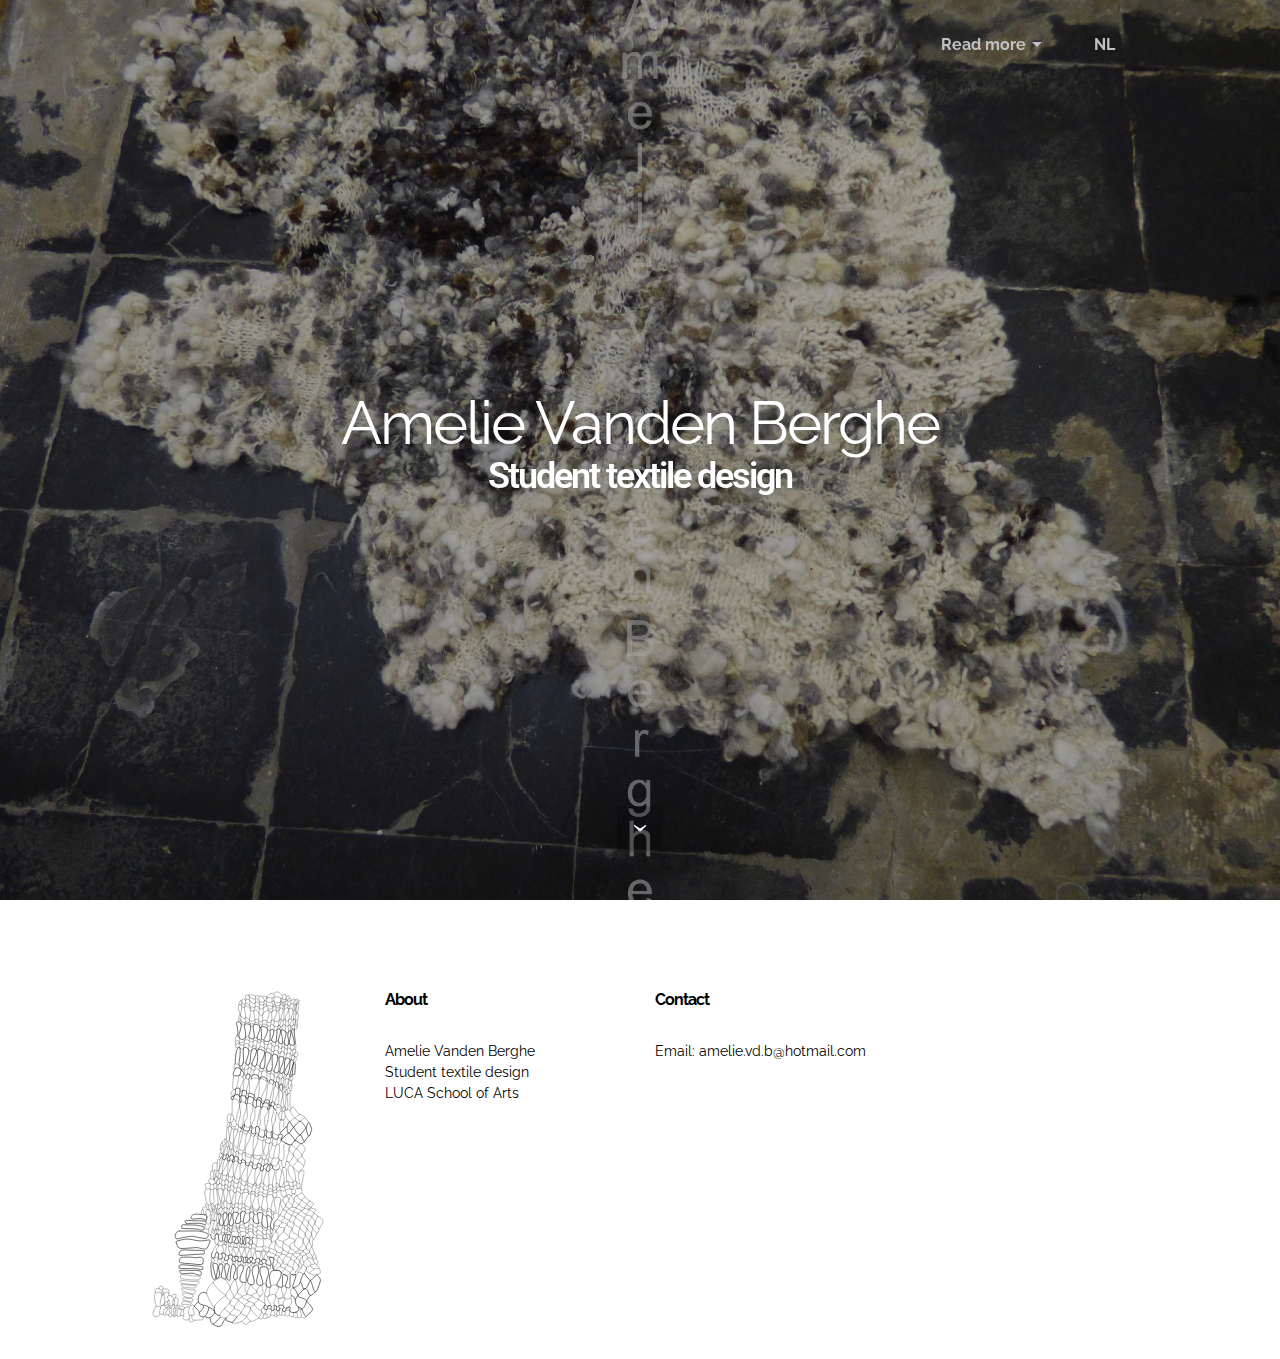
==== commit e2e6cbfc: "create github pages" ====
--- a/index.html
+++ b/index.html
@@ -64,7 +64,7 @@
 
 </section>
 
-<section class="engine"><a rel="external" href="https://mobirise.com">mobirise.com</a></section><section class="mbr-section mbr-section-hero mbr-section-full mbr-parallax-background mbr-section-with-arrow mbr-after-navbar" id="header1-0" style="background-image: url(assets/images/achterkomer-3-2000x1500-83.jpg);">
+<section class="engine"><a rel="external" href="https://mobirise.com">Web Generator</a></section><section class="mbr-section mbr-section-hero mbr-section-full mbr-parallax-background mbr-section-with-arrow mbr-after-navbar" id="header1-0" style="background-image: url(assets/images/achterkomer-3-2000x1500-83.jpg);">
 
     <div class="mbr-overlay" style="opacity: 0.3; background-color: rgb(0, 0, 0);"></div>
 
@@ -94,7 +94,7 @@
                 <div><img src="assets/images/nieuwe-zeefdr-kopie.svg"></div>
             </div>
             <div class="mbr-footer-content col-xs-12 col-md-3">
-                <p><strong>Over</strong><br>Amelie Vanden Berghe<br>Student textile design<br>LUCA School of Arts</p>
+                <p><strong>About</strong><br>Amelie Vanden Berghe<br>Student textile design<br>LUCA School of Arts</p>
             </div>
             <div class="mbr-footer-content col-xs-12 col-md-3">
                 <p><strong>Contact</strong><br>
--- a/assets/mobirise/css/mbr-additional.css
+++ b/assets/mobirise/css/mbr-additional.css
@@ -688,6 +688,7 @@
 }
 #header5-1i .mbr-section-title SPAN {
   font-family: 'Raleway', sans-serif;
+  font-size: 72px;
 }
 
 
